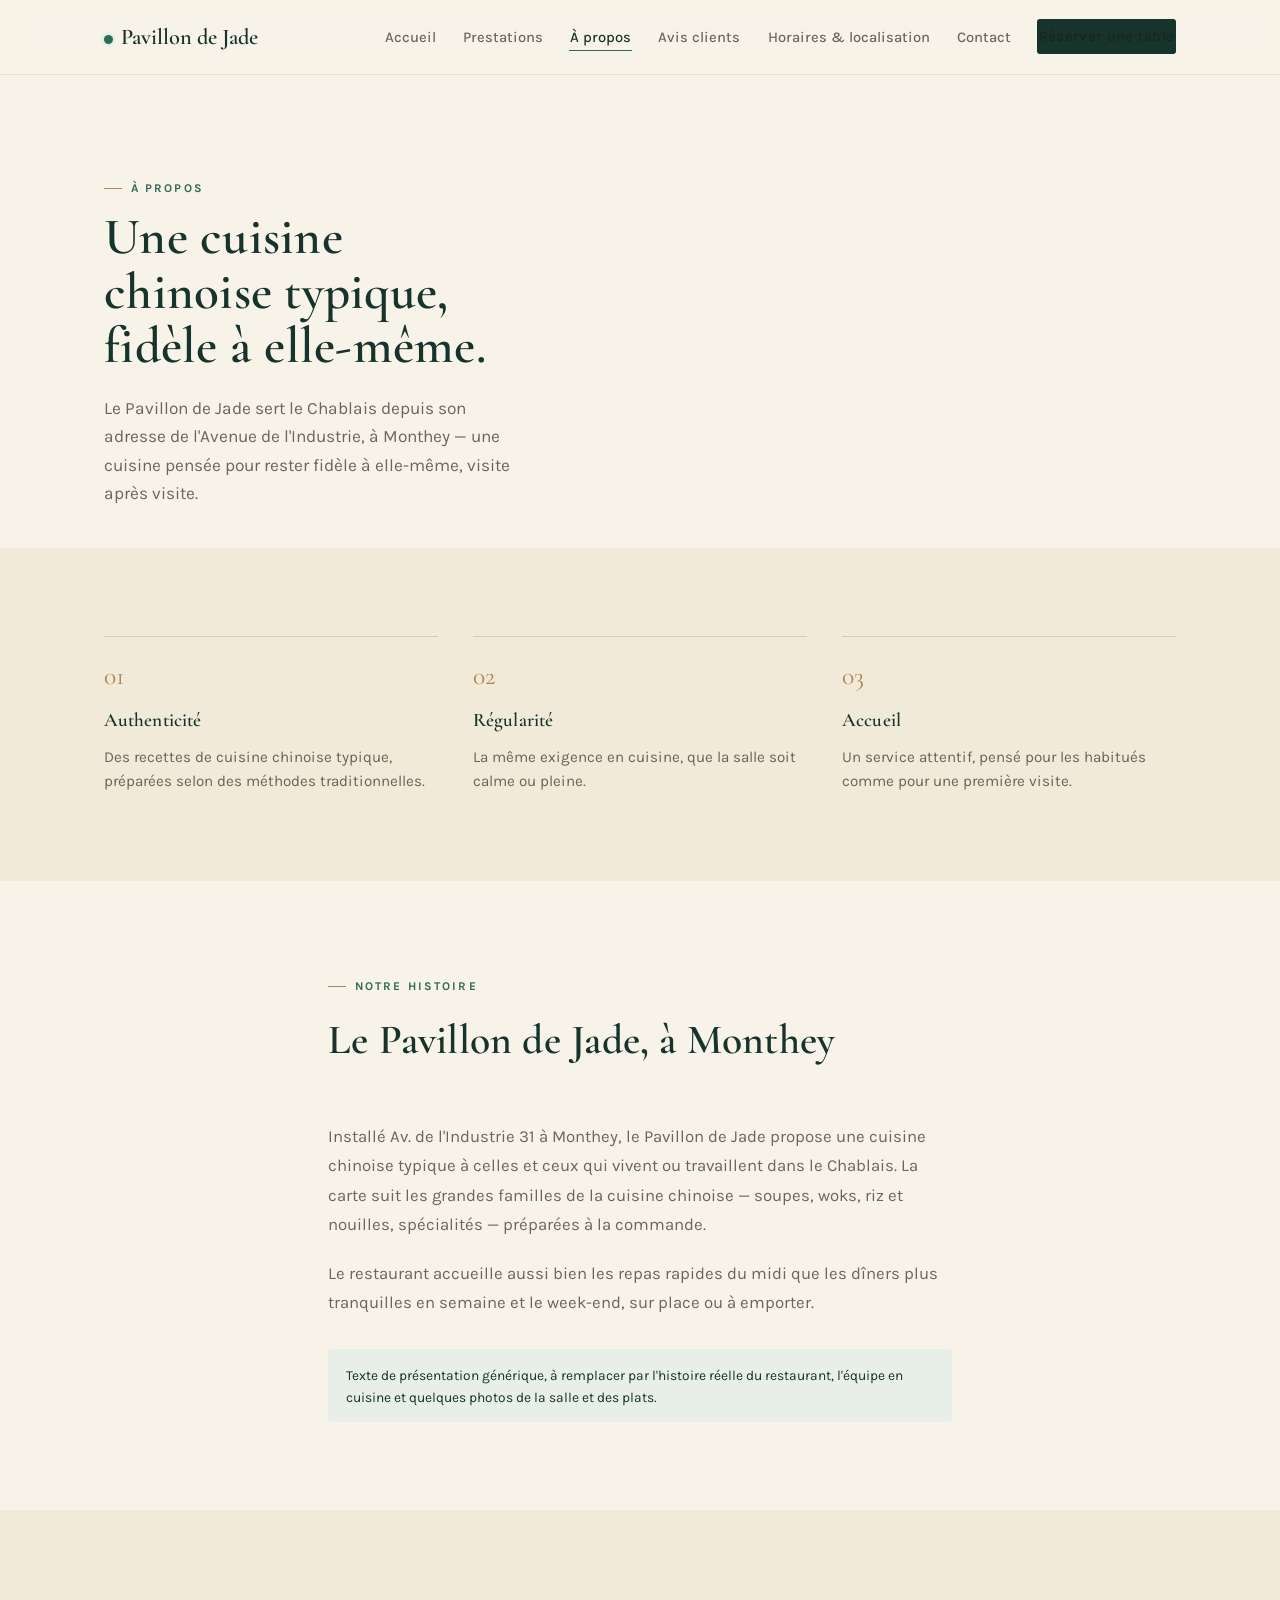
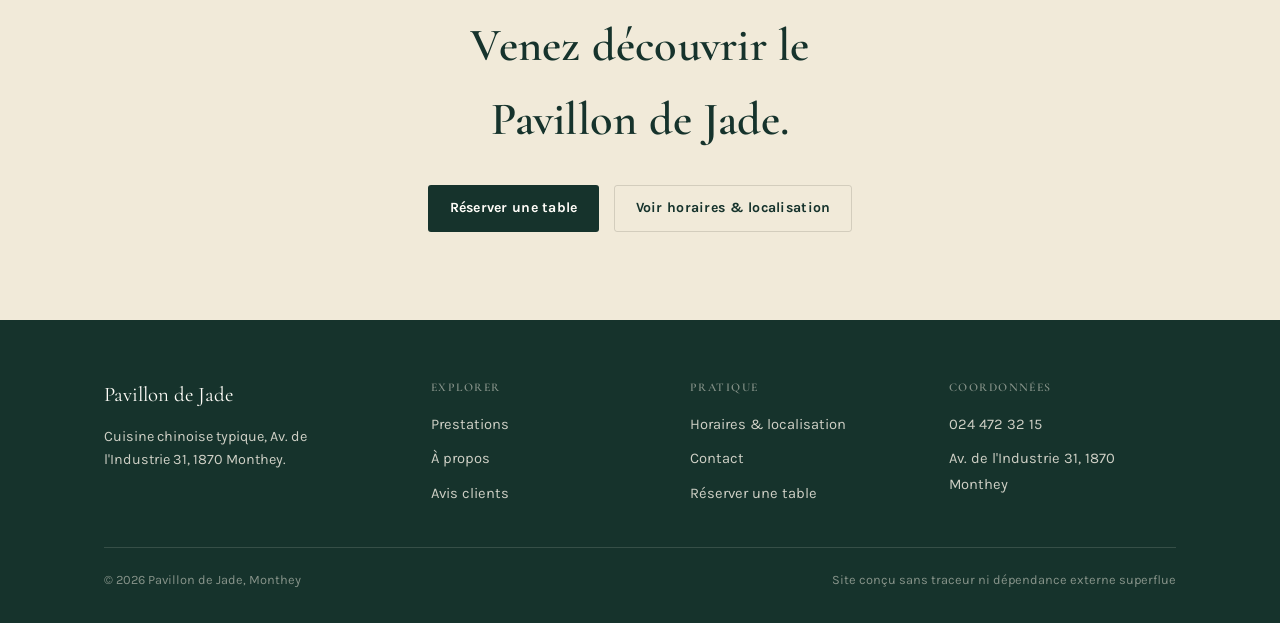
==== a-propos.html @ 82f0ec74 "Site vitrine du Pavillon de Jade (restaurant chinois, Monthey) 6 pages HTML/CSS/JS pures, sans frame" ====
<!DOCTYPE html>
<html lang="fr">
<head>
<meta charset="UTF-8">
<meta name="viewport" content="width=device-width, initial-scale=1">
<title>À propos — Pavillon de Jade, restaurant chinois à Monthey</title>
<meta name="description" content="Le Pavillon de Jade est un restaurant de cuisine chinoise typique situé Av. de l'Industrie 31 à Monthey, dans le Chablais valaisan.">
<link rel="preconnect" href="https://fonts.googleapis.com">
<link rel="stylesheet" href="assets/css/style.css">
</head>
<body>
<a class="skip-link" href="#main">Aller au contenu</a>

<header class="site-header">
  <div class="container nav">
    <a class="brand" href="index.html"><span class="mark" aria-hidden="true"></span>Pavillon de Jade</a>
    <button class="nav-toggle" type="button" aria-expanded="false" aria-controls="primary-nav" aria-label="Ouvrir le menu">
      <svg width="20" height="20" viewBox="0 0 20 20" fill="none" stroke="currentColor" stroke-width="1.6" stroke-linecap="round"><path d="M2 5h16M2 10h16M2 15h16"/></svg>
    </button>
    <ul class="nav-links" id="primary-nav">
      <li><a href="index.html">Accueil</a></li>
      <li><a href="prestations.html">Prestations</a></li>
      <li><a href="a-propos.html" aria-current="page">À propos</a></li>
      <li><a href="avis.html">Avis clients</a></li>
      <li><a href="horaires.html">Horaires &amp; localisation</a></li>
      <li><a href="contact.html">Contact</a></li>
      <li><a class="btn btn-primary" href="contact.html#reservation">Réserver une table</a></li>
    </ul>
  </div>
</header>

<main id="main">

  <section class="hero" style="padding-bottom:2.5rem;">
    <div class="container">
      <span class="eyebrow">À propos</span>
      <h1 style="font-size:clamp(2.2rem,4.6vw,3.2rem); margin-top:0.8rem; max-width:20ch;">Une cuisine chinoise typique, fidèle à elle-même.</h1>
      <p class="lede">Le Pavillon de Jade sert le Chablais depuis son adresse de l'Avenue de l'Industrie, à Monthey — une cuisine pensée pour rester fidèle à elle-même, visite après visite.</p>
    </div>
  </section>

  <section class="section-alt">
    <div class="container">
      <div class="grid-3">
        <div class="pillar reveal">
          <span class="num">01</span>
          <h3>Authenticité</h3>
          <p>Des recettes de cuisine chinoise typique, préparées selon des méthodes traditionnelles.</p>
        </div>
        <div class="pillar reveal">
          <span class="num">02</span>
          <h3>Régularité</h3>
          <p>La même exigence en cuisine, que la salle soit calme ou pleine.</p>
        </div>
        <div class="pillar reveal">
          <span class="num">03</span>
          <h3>Accueil</h3>
          <p>Un service attentif, pensé pour les habitués comme pour une première visite.</p>
        </div>
      </div>
    </div>
  </section>

  <section>
    <div class="container" style="max-width:44rem;">
      <div class="section-head">
        <span class="eyebrow">Notre histoire</span>
        <h2>Le Pavillon de Jade, à Monthey</h2>
      </div>
      <p style="font-size:1.05rem; line-height:1.75; color:var(--ink-dim);">
        Installé Av. de l'Industrie 31 à Monthey, le Pavillon de Jade propose une cuisine chinoise typique à celles et ceux qui vivent ou travaillent dans le Chablais. La carte suit les grandes familles de la cuisine chinoise — soupes, woks, riz et nouilles, spécialités — préparées à la commande.
      </p>
      <p style="font-size:1.05rem; line-height:1.75; color:var(--ink-dim); margin-top:1.2rem;">
        Le restaurant accueille aussi bien les repas rapides du midi que les dîners plus tranquilles en semaine et le week-end, sur place ou à emporter.
      </p>
      <p class="menu-note" style="margin-top:2rem;">
        Texte de présentation générique, à remplacer par l'histoire réelle du restaurant, l'équipe en cuisine et quelques photos de la salle et des plats.
      </p>
    </div>
  </section>

  <section class="cta-band section-alt">
    <div class="container">
      <h2>Venez découvrir le Pavillon de Jade.</h2>
      <div class="hero-actions">
        <a class="btn btn-primary" href="contact.html#reservation">Réserver une table</a>
        <a class="btn btn-ghost" href="horaires.html">Voir horaires &amp; localisation</a>
      </div>
    </div>
  </section>

</main>

<footer class="site-footer">
  <div class="container">
    <div class="footer-grid">
      <div>
        <div class="footer-brand">Pavillon de Jade</div>
        <p style="margin-top:0.9rem; max-width:24ch; font-size:0.9rem;">Cuisine chinoise typique, Av. de l'Industrie 31, 1870 Monthey.</p>
      </div>
      <div>
        <h4>Explorer</h4>
        <ul>
          <li><a href="prestations.html">Prestations</a></li>
          <li><a href="a-propos.html">À propos</a></li>
          <li><a href="avis.html">Avis clients</a></li>
        </ul>
      </div>
      <div>
        <h4>Pratique</h4>
        <ul>
          <li><a href="horaires.html">Horaires &amp; localisation</a></li>
          <li><a href="contact.html">Contact</a></li>
          <li><a href="contact.html#reservation">Réserver une table</a></li>
        </ul>
      </div>
      <div>
        <h4>Coordonnées</h4>
        <ul>
          <li><a href="tel:+41244723215">024 472 32 15</a></li>
          <li><a href="horaires.html">Av. de l'Industrie 31, 1870 Monthey</a></li>
        </ul>
      </div>
    </div>
    <div class="footer-bottom">
      <span>© 2026 Pavillon de Jade, Monthey</span>
      <span>Site conçu sans traceur ni dépendance externe superflue</span>
    </div>
  </div>
</footer>

<script src="assets/js/main.js"></script>
</body>
</html>
---- assets/css/style.css ----
/* ==========================================================================
   Pavillon de Jade — feuille de style principale
   Palette : jade profond, papier de riz, encre, touche d'or discrète.
   ========================================================================== */

@import url('https://fonts.googleapis.com/css2?family=Cormorant+Garamond:ital,wght@0,500;0,600;1,500&family=Karla:wght@400;500;600;700&display=swap');

:root{
  --jade-deep: #16332c;
  --jade: #2f6b57;
  --jade-soft: #e7efe8;
  --jade-line: #cddcd2;
  --rice: #f8f3e8;
  --rice-alt: #f1ead9;
  --ink: #201d18;
  --ink-dim: rgba(32,29,24,0.66);
  --ink-faint: rgba(32,29,24,0.44);
  --gold: #ab8552;
  --line: rgba(32,29,24,0.14);
  --line-soft: rgba(32,29,24,0.08);
  --white: #fffdf8;
  --focus: #1c5c46;
}

*, *::before, *::after{ box-sizing: border-box; }
html{ -webkit-text-size-adjust: 100%; }

body{
  margin: 0;
  background: var(--rice);
  color: var(--ink);
  font-family: 'Karla', ui-sans-serif, system-ui, sans-serif;
  font-size: 16px;
  line-height: 1.6;
  -webkit-font-smoothing: antialiased;
}

img, svg{ display: block; max-width: 100%; }
a{ color: inherit; }

h1, h2, h3, h4{
  font-family: 'Cormorant Garamond', ui-serif, Georgia, serif;
  font-weight: 600;
  margin: 0;
  color: var(--jade-deep);
  text-wrap: balance;
  letter-spacing: 0.005em;
}

p{ margin: 0; }

.container{
  max-width: 72rem;
  margin: 0 auto;
  padding-left: clamp(1.25rem, 4vw, 2.5rem);
  padding-right: clamp(1.25rem, 4vw, 2.5rem);
}

.visually-hidden{
  position: absolute;
  width: 1px; height: 1px;
  padding: 0; margin: -1px;
  overflow: hidden;
  clip: rect(0,0,0,0);
  white-space: nowrap;
  border: 0;
}

a:focus-visible, button:focus-visible, input:focus-visible, select:focus-visible, textarea:focus-visible{
  outline: 2px solid var(--focus);
  outline-offset: 3px;
}

.skip-link{
  position: absolute;
  left: 1rem; top: -3rem;
  background: var(--jade-deep);
  color: var(--white);
  padding: 0.6rem 1rem;
  border-radius: 4px;
  z-index: 100;
  text-decoration: none;
  transition: top 0.15s ease;
}
.skip-link:focus{ top: 1rem; }

/* -------------------------------------------------- eyebrow / labels */
.eyebrow{
  display: inline-flex;
  align-items: center;
  gap: 0.55rem;
  font-family: 'Karla', sans-serif;
  font-size: 0.74rem;
  font-weight: 700;
  letter-spacing: 0.18em;
  text-transform: uppercase;
  color: var(--jade);
}
.eyebrow::before{
  content: '';
  width: 18px; height: 1px;
  background: var(--gold);
}

/* -------------------------------------------------- header / nav */
.site-header{
  position: sticky;
  top: 0;
  z-index: 30;
  background: rgba(248,243,232,0.92);
  backdrop-filter: blur(10px);
  -webkit-backdrop-filter: blur(10px);
  border-bottom: 1px solid var(--line-soft);
}
.nav{
  display: flex;
  align-items: center;
  justify-content: space-between;
  height: 4.6rem;
  gap: 1rem;
}
.brand{
  display: flex;
  align-items: baseline;
  gap: 0.5rem;
  text-decoration: none;
  font-family: 'Cormorant Garamond', serif;
  font-weight: 600;
  font-size: 1.4rem;
  color: var(--jade-deep);
  white-space: nowrap;
}
.brand .mark{
  display: inline-block;
  width: 9px; height: 9px;
  border-radius: 50%;
  background: var(--jade);
  box-shadow: 0 0 0 3px var(--jade-soft);
}
.nav-links{
  display: flex;
  align-items: center;
  gap: clamp(1rem, 2vw, 1.7rem);
  list-style: none;
  margin: 0; padding: 0;
}
.nav-links a{
  position: relative;
  text-decoration: none;
  font-size: 0.92rem;
  font-weight: 500;
  color: var(--ink-dim);
  padding: 0.3rem 0.05rem;
}
.nav-links a::after{
  content: '';
  position: absolute;
  left: 0; right: 100%;
  bottom: 0;
  height: 1px;
  background: var(--jade);
  transition: right 0.25s ease;
}
.nav-links a:hover, .nav-links a[aria-current="page"]{ color: var(--jade-deep); }
.nav-links a:hover::after, .nav-links a[aria-current="page"]::after{ right: 0; }

.btn{
  display: inline-flex;
  align-items: center;
  justify-content: center;
  gap: 0.5rem;
  padding: 0.7rem 1.3rem;
  border-radius: 3px;
  font-family: 'Karla', sans-serif;
  font-weight: 700;
  font-size: 0.88rem;
  letter-spacing: 0.02em;
  text-decoration: none;
  border: 1px solid transparent;
  cursor: pointer;
  transition: background 0.18s ease, color 0.18s ease, border-color 0.18s ease, transform 0.12s ease;
}
.btn-primary{ background: var(--jade-deep); color: var(--white); }
.btn-primary:hover{ background: var(--jade); }
.btn-primary:active{ transform: scale(0.98); }
.btn-ghost{ background: transparent; color: var(--jade-deep); border-color: var(--line); }
.btn-ghost:hover{ border-color: var(--jade); color: var(--jade); }

.nav-toggle{
  display: none;
  background: none;
  border: 1px solid var(--line);
  border-radius: 4px;
  padding: 0.45rem 0.6rem;
  cursor: pointer;
}
.nav-toggle svg{ color: var(--jade-deep); }

@media (max-width: 860px){
  .nav-links{
    position: absolute;
    left: 0; right: 0; top: 100%;
    background: var(--rice);
    border-bottom: 1px solid var(--line-soft);
    flex-direction: column;
    align-items: stretch;
    gap: 0;
    padding: 0.5rem clamp(1.25rem,4vw,2.5rem) 1rem;
    display: none;
  }
  .nav-links.open{ display: flex; }
  .nav-links a{ padding: 0.85rem 0; border-bottom: 1px solid var(--line-soft); }
  .nav-links a::after{ display: none; }
  .nav-links .btn{ margin-top: 0.7rem; align-self: flex-start; }
  .nav-toggle{ display: inline-flex; }
}
@media (min-width: 861px){
  .nav-links{ display: flex !important; }
}

/* -------------------------------------------------- open-now badge */
.open-badge{
  display: inline-flex;
  align-items: center;
  gap: 0.5rem;
  font-size: 0.82rem;
  font-weight: 600;
  padding: 0.4rem 0.8rem;
  border-radius: 100px;
  background: var(--jade-soft);
  color: var(--jade-deep);
}
.open-badge .dot{
  width: 8px; height: 8px;
  border-radius: 50%;
  background: #2f8f5c;
}
.open-badge[data-state="closed"] .dot{ background: #a9583f; }
.open-badge[data-state="closed"]{ background: #f3e6e0; color: #7a3a26; }

/* -------------------------------------------------- ink divider */
.ink-divider{
  width: 100%;
  max-width: 220px;
  height: 14px;
  margin: 2.2rem auto;
  display: block;
  color: var(--gold);
}
.ink-divider path{
  fill: none;
  stroke: currentColor;
  stroke-width: 1.6;
  stroke-linecap: round;
  stroke-dasharray: 240;
  stroke-dashoffset: 240;
}
.ink-divider.drawn path{ stroke-dashoffset: 0; transition: stroke-dashoffset 1.1s ease; }
@media (prefers-reduced-motion: reduce){
  .ink-divider path{ stroke-dashoffset: 0; transition: none; }
}
.section-head.center .ink-divider{ margin-left: auto; margin-right: auto; }

/* -------------------------------------------------- hero */
.hero{
  position: relative;
  padding: clamp(3.5rem, 8vw, 6rem) 0 clamp(3rem, 6vw, 5rem);
  overflow: hidden;
}
.hero-grid{
  display: grid;
  grid-template-columns: 1.05fr 0.95fr;
  gap: clamp(2rem, 5vw, 4rem);
  align-items: center;
}
@media (max-width: 900px){ .hero-grid{ grid-template-columns: 1fr; } }
.hero h1{
  font-size: clamp(2.5rem, 5.4vw, 3.9rem);
  line-height: 1.06;
  margin-top: 0.8rem;
}
.hero h1 em{ font-style: italic; color: var(--jade); }
.hero .lede{
  margin-top: 1.3rem;
  max-width: 42ch;
  color: var(--ink-dim);
  font-size: 1.08rem;
  line-height: 1.65;
}
.hero-actions{
  display: flex;
  flex-wrap: wrap;
  gap: 0.9rem;
  margin-top: 1.8rem;
  align-items: center;
}
.hero-meta{
  margin-top: 1.6rem;
  display: flex;
  flex-wrap: wrap;
  gap: 1rem 1.6rem;
  font-size: 0.88rem;
  color: var(--ink-dim);
}
.hero-meta a{ text-decoration: none; border-bottom: 1px solid var(--line); }

.hero-art{
  position: relative;
  aspect-ratio: 4/5;
  border-radius: 6px;
  background: linear-gradient(175deg, var(--jade-deep), #0f2119);
  display: flex;
  align-items: center;
  justify-content: center;
  overflow: hidden;
}
.hero-art svg{ width: 62%; height: 62%; }
.hero-art::after{
  content: '';
  position: absolute; inset: 0;
  background: radial-gradient(ellipse at 30% 20%, rgba(171,133,82,0.22), transparent 60%);
}

/* -------------------------------------------------- reveal-on-scroll */
.reveal{ opacity: 1; transform: none; }
.reveal.pre{ opacity: 0; transform: translateY(18px); }
.reveal.visible{ opacity: 1; transform: none; transition: opacity 0.6s ease, transform 0.6s ease; }
@media (prefers-reduced-motion: reduce){
  .reveal.pre{ opacity: 1; transform: none; }
}

/* -------------------------------------------------- sections */
section{ padding: clamp(3.5rem, 7vw, 5.5rem) 0; }
.section-alt{ background: var(--rice-alt); }
.section-jade{ background: var(--jade-deep); color: var(--rice); }
.section-jade h2, .section-jade h3{ color: var(--white); }
.section-jade .eyebrow{ color: var(--gold); }
.section-jade .eyebrow::before{ background: var(--gold); }

.section-head{ max-width: 40rem; margin-bottom: clamp(2rem, 5vw, 3rem); }
.section-head.center{ margin-left: auto; margin-right: auto; text-align: center; }
.section-head h2{ font-size: clamp(1.9rem, 4vw, 2.6rem); margin-top: 0.7rem; }
.section-head p{ margin-top: 1rem; color: var(--ink-dim); font-size: 1.02rem; line-height: 1.6; }
.section-jade .section-head p{ color: rgba(248,243,232,0.78); }

/* -------------------------------------------------- pillars / grid cards */
.grid-3{ display: grid; grid-template-columns: repeat(auto-fit, minmax(15rem, 1fr)); gap: clamp(1.5rem, 4vw, 2.2rem); }
.pillar{ border-top: 1px solid var(--line); padding-top: 1.2rem; }
.pillar .num{ font-family: 'Cormorant Garamond', serif; font-size: 1.6rem; color: var(--gold); }
.pillar h3{ margin-top: 0.5rem; font-size: 1.2rem; }
.pillar p{ margin-top: 0.55rem; color: var(--ink-dim); font-size: 0.95rem; line-height: 1.6; }

/* -------------------------------------------------- service cards */
.services-grid{
  display: grid;
  grid-template-columns: repeat(auto-fit, minmax(16rem, 1fr));
  gap: 1px;
  background: var(--line);
  border: 1px solid var(--line);
}
.service-card{
  background: var(--rice);
  padding: 2rem 1.9rem;
}
.service-card .tag{
  font-family: 'Karla', sans-serif;
  font-size: 0.72rem;
  font-weight: 700;
  letter-spacing: 0.12em;
  text-transform: uppercase;
  color: var(--jade);
}
.service-card h3{ margin-top: 0.6rem; font-size: 1.35rem; }
.service-card p{ margin-top: 0.6rem; color: var(--ink-dim); font-size: 0.94rem; line-height: 1.6; }
.service-card .note{
  margin-top: 0.9rem;
  font-size: 0.8rem;
  color: var(--ink-faint);
  font-style: italic;
}

/* -------------------------------------------------- menu sample */
.menu-list{ list-style: none; margin: 0; padding: 0; }
.menu-list li{
  display: flex;
  justify-content: space-between;
  gap: 1rem;
  padding: 0.85rem 0;
  border-bottom: 1px solid var(--line-soft);
}
.menu-list .name{ font-weight: 600; }
.menu-list .desc{ display: block; color: var(--ink-dim); font-size: 0.86rem; margin-top: 0.15rem; }
.menu-list .price{
  font-family: 'Karla', sans-serif;
  font-variant-numeric: tabular-nums;
  color: var(--jade-deep);
  font-weight: 700;
  white-space: nowrap;
}
.menu-note{
  margin-top: 1.3rem;
  padding: 0.9rem 1.1rem;
  background: var(--jade-soft);
  border-radius: 4px;
  font-size: 0.86rem;
  color: var(--jade-deep);
}

/* -------------------------------------------------- reviews */
.reviews-grid{ display: grid; grid-template-columns: repeat(auto-fit, minmax(17rem, 1fr)); gap: 1.6rem; }
.review-card{
  background: var(--white);
  border: 1px solid var(--line);
  border-radius: 4px;
  padding: 1.8rem 1.7rem;
}
.review-card .stars{ color: var(--gold); letter-spacing: 0.12em; font-size: 0.95rem; }
.review-card blockquote{ margin: 0.9rem 0 0; font-size: 1rem; line-height: 1.6; color: var(--ink); }
.review-card cite{ display: block; margin-top: 0.9rem; font-style: normal; font-size: 0.84rem; color: var(--ink-faint); }
.review-example-flag{
  margin-top: 2rem;
  font-size: 0.82rem;
  color: var(--ink-faint);
  border-left: 2px solid var(--gold);
  padding-left: 0.9rem;
}

/* -------------------------------------------------- hours table */
.hours-table{ width: 100%; border-collapse: collapse; }
.hours-table th{ text-align: left; padding: 0 0 0.7rem; font-size: 0.78rem; letter-spacing: 0.1em; text-transform: uppercase; color: var(--ink-faint); font-weight: 700; }
.hours-table td{ padding: 0.7rem 0; border-top: 1px solid var(--line-soft); font-size: 0.98rem; }
.hours-table tr.is-today td{ font-weight: 700; color: var(--jade-deep); }
.hours-table td.closed{ color: var(--ink-faint); font-style: italic; }
.hours-table td.day{ text-transform: capitalize; }

.map-frame{
  border: 1px solid var(--line);
  border-radius: 4px;
  overflow: hidden;
  aspect-ratio: 16/10;
}
.map-frame iframe{ width: 100%; height: 100%; border: 0; display: block; }

/* -------------------------------------------------- contact / form */
.contact-grid{ display: grid; grid-template-columns: 1fr 1.15fr; gap: clamp(2rem, 5vw, 3.5rem); align-items: start; }
@media (max-width: 900px){ .contact-grid{ grid-template-columns: 1fr; } }
.contact-info dl{ margin: 1.4rem 0 0; }
.contact-info dt{ font-size: 0.76rem; letter-spacing: 0.12em; text-transform: uppercase; color: var(--ink-faint); margin-top: 1.1rem; }
.contact-info dd{ margin: 0.3rem 0 0; font-size: 1.05rem; }
.contact-info a{ text-decoration: none; border-bottom: 1px solid var(--line); }

.form-card{
  background: var(--white);
  border: 1px solid var(--line);
  border-radius: 6px;
  padding: clamp(1.6rem, 4vw, 2.4rem);
}
.form-row{ display: grid; grid-template-columns: 1fr 1fr; gap: 1rem; }
@media (max-width: 560px){ .form-row{ grid-template-columns: 1fr; } }
.field{ margin-bottom: 1.1rem; }
.field label{ display: block; font-size: 0.84rem; font-weight: 700; margin-bottom: 0.4rem; color: var(--jade-deep); }
.field .hint{ display: block; font-size: 0.76rem; color: var(--ink-faint); margin-top: 0.35rem; }
.field input, .field select, .field textarea{
  width: 100%;
  padding: 0.68rem 0.8rem;
  border: 1px solid var(--line);
  border-radius: 4px;
  background: var(--rice);
  font-family: inherit;
  font-size: 0.98rem;
  color: var(--ink);
}
.field input:focus, .field select:focus, .field textarea:focus{ border-color: var(--jade); }
.field textarea{ resize: vertical; min-height: 5.5rem; }
.field.invalid input, .field.invalid select, .field.invalid textarea{ border-color: #a9583f; }
.field .error{ display: none; font-size: 0.78rem; color: #a9583f; margin-top: 0.35rem; }
.field.invalid .error{ display: block; }
.form-status{
  margin-top: 1rem;
  padding: 0.85rem 1rem;
  border-radius: 4px;
  font-size: 0.9rem;
  display: none;
}
.form-status.show{ display: block; }
.form-status.ok{ background: var(--jade-soft); color: var(--jade-deep); }
.form-status.err{ background: #f3e6e0; color: #7a3a26; }
.form-fallback-note{ margin-top: 1rem; font-size: 0.78rem; color: var(--ink-faint); }

/* -------------------------------------------------- cta band */
.cta-band{ text-align: center; }
.cta-band h2{ font-size: clamp(2rem, 5vw, 2.9rem); max-width: 22ch; margin: 0.6rem auto 0; }
.cta-band .hero-actions{ justify-content: center; }

/* -------------------------------------------------- footer */
.site-footer{ background: var(--jade-deep); color: rgba(248,243,232,0.82); padding: clamp(2.6rem, 5vw, 3.6rem) 0 2rem; }
.footer-grid{ display: grid; grid-template-columns: 1.3fr repeat(3, 1fr); gap: 2rem; }
@media (max-width: 780px){ .footer-grid{ grid-template-columns: repeat(2, 1fr); } }
.footer-grid h4{ font-size: 0.74rem; letter-spacing: 0.12em; text-transform: uppercase; color: rgba(248,243,232,0.5); margin: 0 0 0.9rem; }
.footer-grid ul{ list-style: none; margin: 0; padding: 0; display: flex; flex-direction: column; gap: 0.55rem; }
.footer-grid a{ text-decoration: none; color: rgba(248,243,232,0.82); font-size: 0.92rem; }
.footer-grid a:hover{ color: var(--gold); }
.footer-brand{ font-family: 'Cormorant Garamond', serif; font-size: 1.3rem; color: var(--white); }
.footer-bottom{
  margin-top: 2.6rem;
  padding-top: 1.4rem;
  border-top: 1px solid rgba(248,243,232,0.14);
  display: flex; justify-content: space-between; flex-wrap: wrap; gap: 0.8rem;
  font-size: 0.8rem; color: rgba(248,243,232,0.5);
}
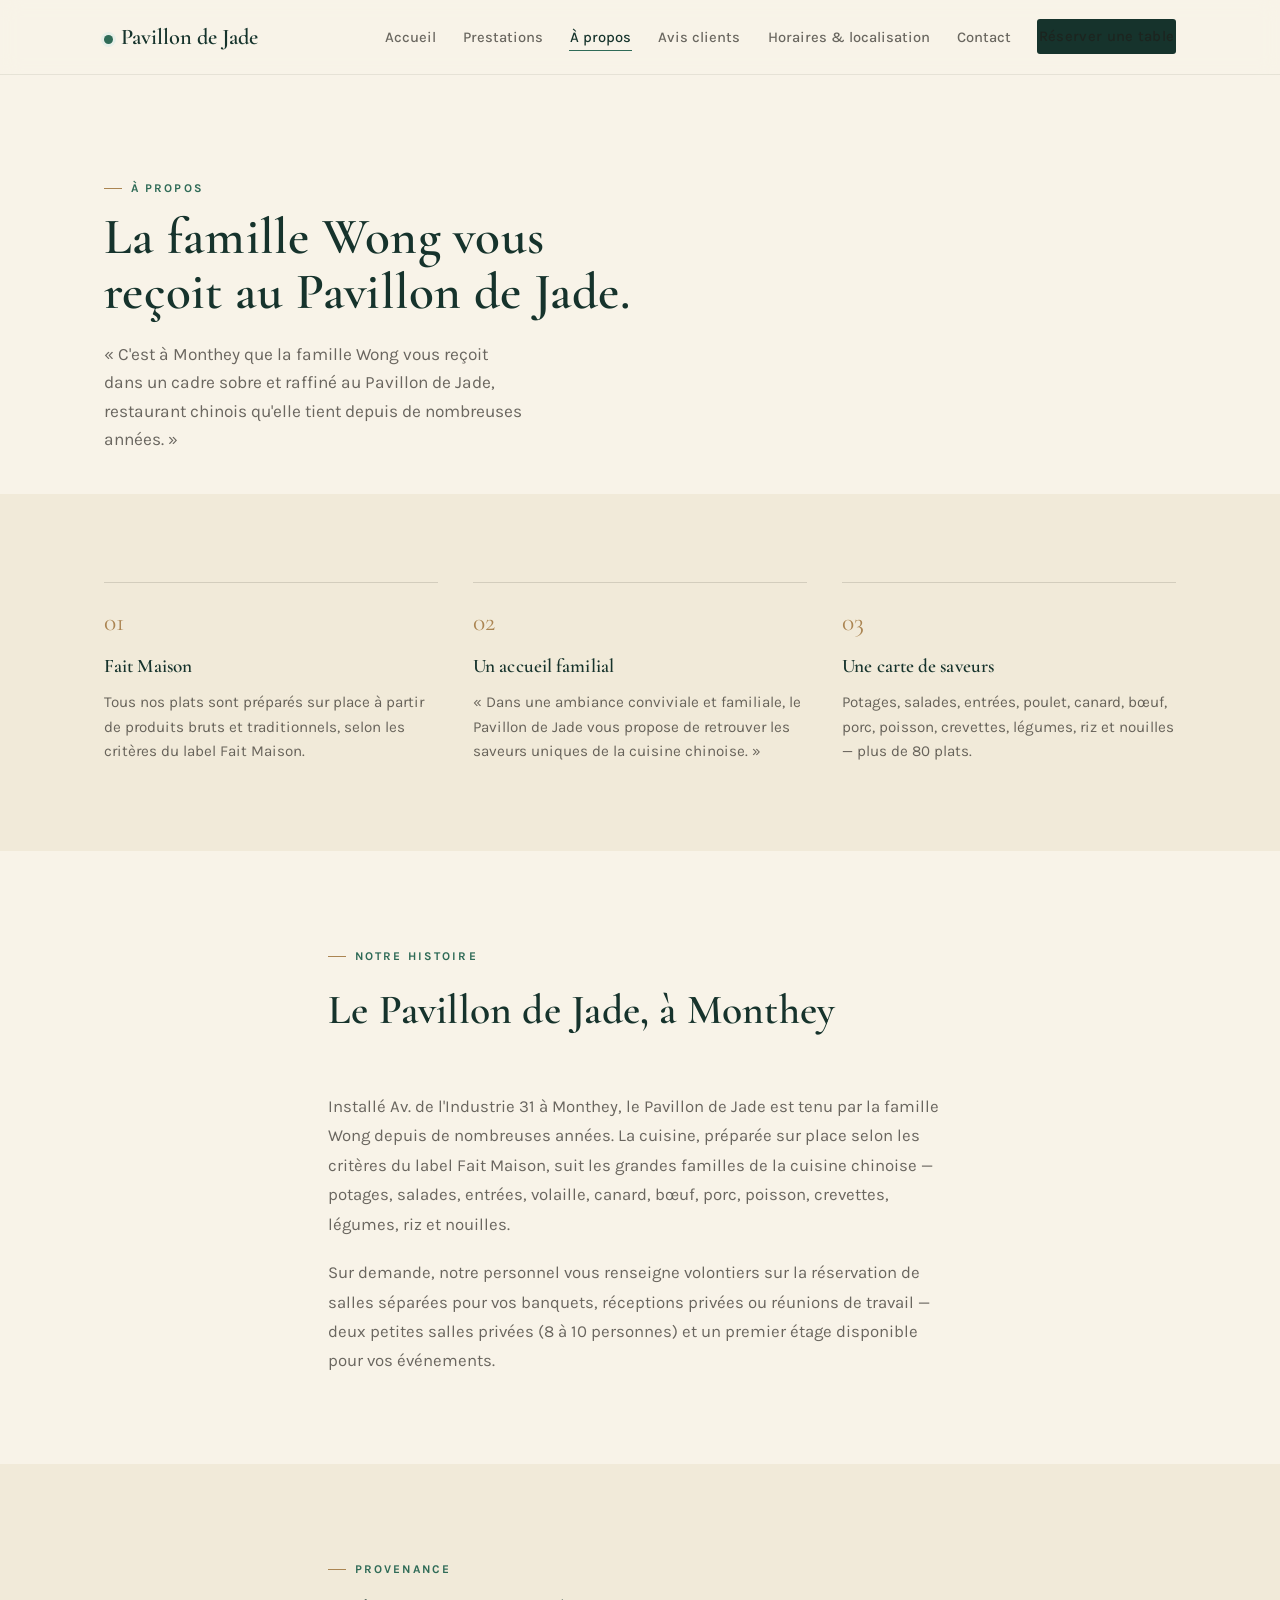
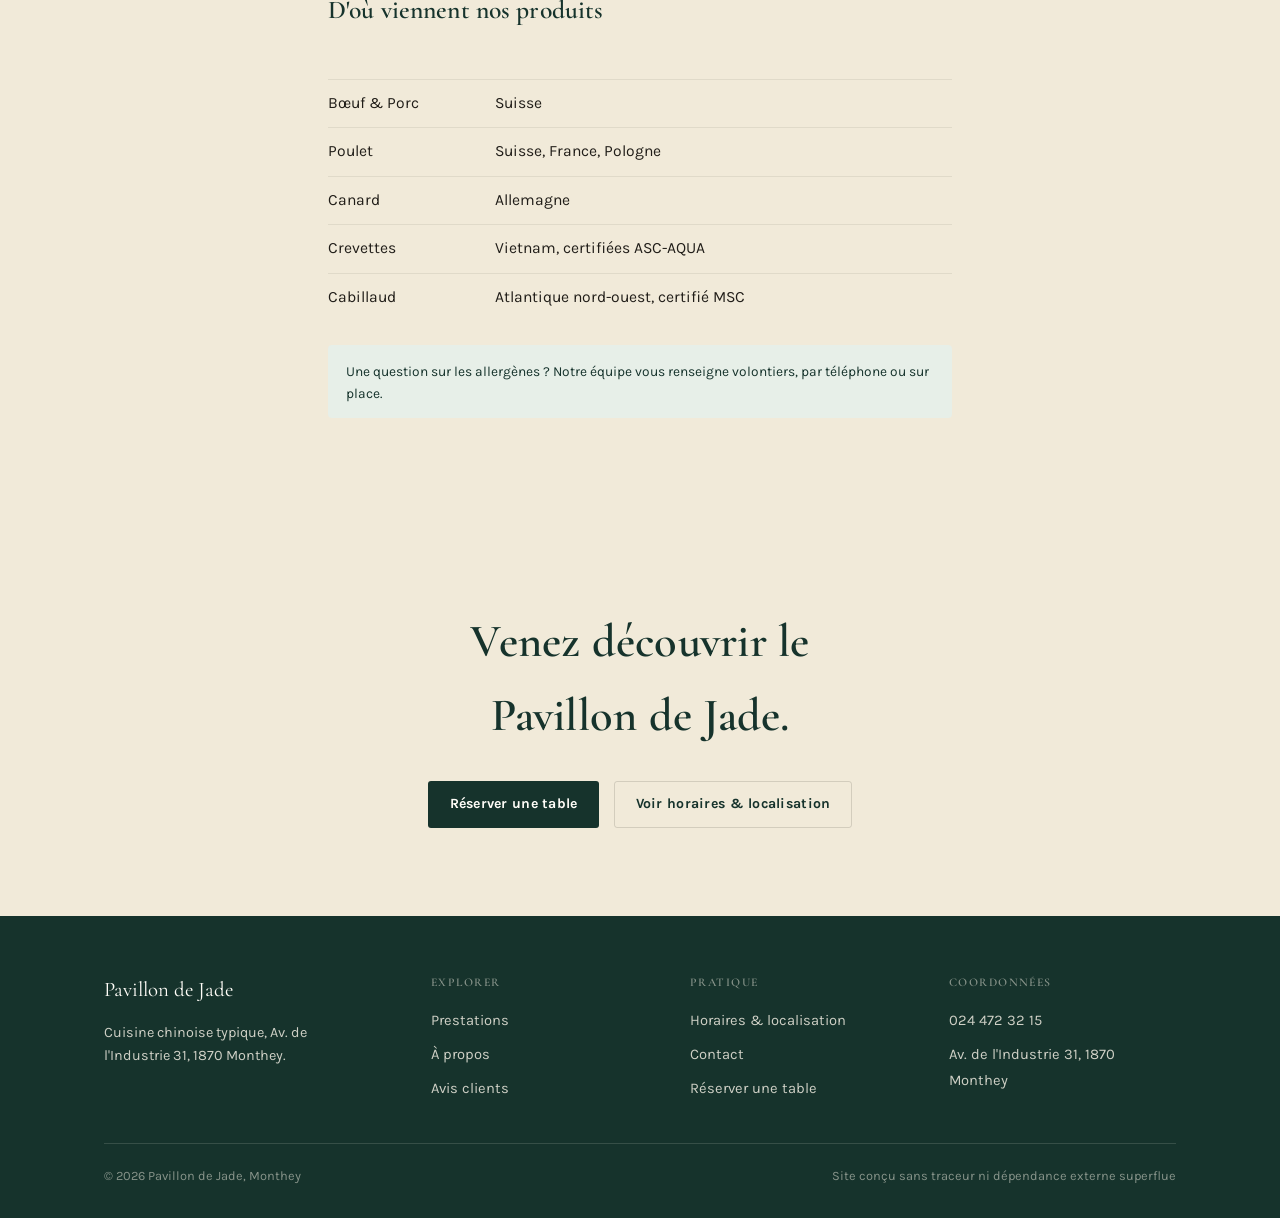
==== commit b72fc5ae: "Remplace le contenu placeholder par les vraies informations du restaurant Contenu repris du site off" ====
--- a/a-propos.html
+++ b/a-propos.html
@@ -4,7 +4,7 @@
 <meta charset="UTF-8">
 <meta name="viewport" content="width=device-width, initial-scale=1">
 <title>À propos — Pavillon de Jade, restaurant chinois à Monthey</title>
-<meta name="description" content="Le Pavillon de Jade est un restaurant de cuisine chinoise typique situé Av. de l'Industrie 31 à Monthey, dans le Chablais valaisan.">
+<meta name="description" content="Le Pavillon de Jade, restaurant chinois tenu par la famille Wong à Monthey, certifié Fait Maison. Découvrez son histoire et ses salles privées.">
 <link rel="preconnect" href="https://fonts.googleapis.com">
 <link rel="stylesheet" href="assets/css/style.css">
 </head>
@@ -24,7 +24,7 @@
       <li><a href="avis.html">Avis clients</a></li>
       <li><a href="horaires.html">Horaires &amp; localisation</a></li>
       <li><a href="contact.html">Contact</a></li>
-      <li><a class="btn btn-primary" href="contact.html#reservation">Réserver une table</a></li>
+      <li><a class="btn btn-primary" href="https://restaurant-pavillon-de-jade.resos.com/booking" target="_blank" rel="noopener">Réserver une table</a></li>
     </ul>
   </div>
 </header>
@@ -34,8 +34,8 @@
   <section class="hero" style="padding-bottom:2.5rem;">
     <div class="container">
       <span class="eyebrow">À propos</span>
-      <h1 style="font-size:clamp(2.2rem,4.6vw,3.2rem); margin-top:0.8rem; max-width:20ch;">Une cuisine chinoise typique, fidèle à elle-même.</h1>
-      <p class="lede">Le Pavillon de Jade sert le Chablais depuis son adresse de l'Avenue de l'Industrie, à Monthey — une cuisine pensée pour rester fidèle à elle-même, visite après visite.</p>
+      <h1 style="font-size:clamp(2.2rem,4.6vw,3.2rem); margin-top:0.8rem; max-width:22ch;">La famille Wong vous reçoit au Pavillon de Jade.</h1>
+      <p class="lede">« C'est à Monthey que la famille Wong vous reçoit dans un cadre sobre et raffiné au Pavillon de Jade, restaurant chinois qu'elle tient depuis de nombreuses années. »</p>
     </div>
   </section>
 
@@ -44,18 +44,18 @@
       <div class="grid-3">
         <div class="pillar reveal">
           <span class="num">01</span>
-          <h3>Authenticité</h3>
-          <p>Des recettes de cuisine chinoise typique, préparées selon des méthodes traditionnelles.</p>
+          <h3>Fait Maison</h3>
+          <p>Tous nos plats sont préparés sur place à partir de produits bruts et traditionnels, selon les critères du label Fait Maison.</p>
         </div>
         <div class="pillar reveal">
           <span class="num">02</span>
-          <h3>Régularité</h3>
-          <p>La même exigence en cuisine, que la salle soit calme ou pleine.</p>
+          <h3>Un accueil familial</h3>
+          <p>« Dans une ambiance conviviale et familiale, le Pavillon de Jade vous propose de retrouver les saveurs uniques de la cuisine chinoise. »</p>
         </div>
         <div class="pillar reveal">
           <span class="num">03</span>
-          <h3>Accueil</h3>
-          <p>Un service attentif, pensé pour les habitués comme pour une première visite.</p>
+          <h3>Une carte de saveurs</h3>
+          <p>Potages, salades, entrées, poulet, canard, bœuf, porc, poisson, crevettes, légumes, riz et nouilles — plus de 80 plats.</p>
         </div>
       </div>
     </div>
@@ -68,14 +68,30 @@
         <h2>Le Pavillon de Jade, à Monthey</h2>
       </div>
       <p style="font-size:1.05rem; line-height:1.75; color:var(--ink-dim);">
-        Installé Av. de l'Industrie 31 à Monthey, le Pavillon de Jade propose une cuisine chinoise typique à celles et ceux qui vivent ou travaillent dans le Chablais. La carte suit les grandes familles de la cuisine chinoise — soupes, woks, riz et nouilles, spécialités — préparées à la commande.
+        Installé Av. de l'Industrie 31 à Monthey, le Pavillon de Jade est tenu par la famille Wong depuis de nombreuses années. La cuisine, préparée sur place selon les critères du label Fait Maison, suit les grandes familles de la cuisine chinoise — potages, salades, entrées, volaille, canard, bœuf, porc, poisson, crevettes, légumes, riz et nouilles.
       </p>
       <p style="font-size:1.05rem; line-height:1.75; color:var(--ink-dim); margin-top:1.2rem;">
-        Le restaurant accueille aussi bien les repas rapides du midi que les dîners plus tranquilles en semaine et le week-end, sur place ou à emporter.
+        Sur demande, notre personnel vous renseigne volontiers sur la réservation de salles séparées pour vos banquets, réceptions privées ou réunions de travail — deux petites salles privées (8 à 10 personnes) et un premier étage disponible pour vos événements.
       </p>
-      <p class="menu-note" style="margin-top:2rem;">
-        Texte de présentation générique, à remplacer par l'histoire réelle du restaurant, l'équipe en cuisine et quelques photos de la salle et des plats.
-      </p>
+    </div>
+  </section>
+
+  <section class="section-alt">
+    <div class="container" style="max-width:44rem;">
+      <div class="section-head">
+        <span class="eyebrow">Provenance</span>
+        <h2 style="font-size:1.6rem;">D'où viennent nos produits</h2>
+      </div>
+      <table class="hours-table">
+        <tbody>
+          <tr><td class="day">Bœuf &amp; porc</td><td>Suisse</td></tr>
+          <tr><td class="day">Poulet</td><td>Suisse, France, Pologne</td></tr>
+          <tr><td class="day">Canard</td><td>Allemagne</td></tr>
+          <tr><td class="day">Crevettes</td><td>Vietnam, certifiées ASC-AQUA</td></tr>
+          <tr><td class="day">Cabillaud</td><td>Atlantique nord-ouest, certifié MSC</td></tr>
+        </tbody>
+      </table>
+      <p class="menu-note" style="margin-top:1.5rem;">Une question sur les allergènes ? Notre équipe vous renseigne volontiers, par téléphone ou sur place.</p>
     </div>
   </section>
 
@@ -83,7 +99,7 @@
     <div class="container">
       <h2>Venez découvrir le Pavillon de Jade.</h2>
       <div class="hero-actions">
-        <a class="btn btn-primary" href="contact.html#reservation">Réserver une table</a>
+        <a class="btn btn-primary" href="https://restaurant-pavillon-de-jade.resos.com/booking" target="_blank" rel="noopener">Réserver une table</a>
         <a class="btn btn-ghost" href="horaires.html">Voir horaires &amp; localisation</a>
       </div>
     </div>
@@ -111,7 +127,7 @@
         <ul>
           <li><a href="horaires.html">Horaires &amp; localisation</a></li>
           <li><a href="contact.html">Contact</a></li>
-          <li><a href="contact.html#reservation">Réserver une table</a></li>
+          <li><a href="https://restaurant-pavillon-de-jade.resos.com/booking" target="_blank" rel="noopener">Réserver une table</a></li>
         </ul>
       </div>
       <div>
--- a/assets/css/style.css
+++ b/assets/css/style.css
@@ -353,7 +353,7 @@
 /* -------------------------------------------------- service cards */
 .services-grid{
   display: grid;
-  grid-template-columns: repeat(auto-fit, minmax(16rem, 1fr));
+  grid-template-columns: repeat(auto-fit, minmax(21rem, 1fr));
   gap: 1px;
   background: var(--line);
   border: 1px solid var(--line);
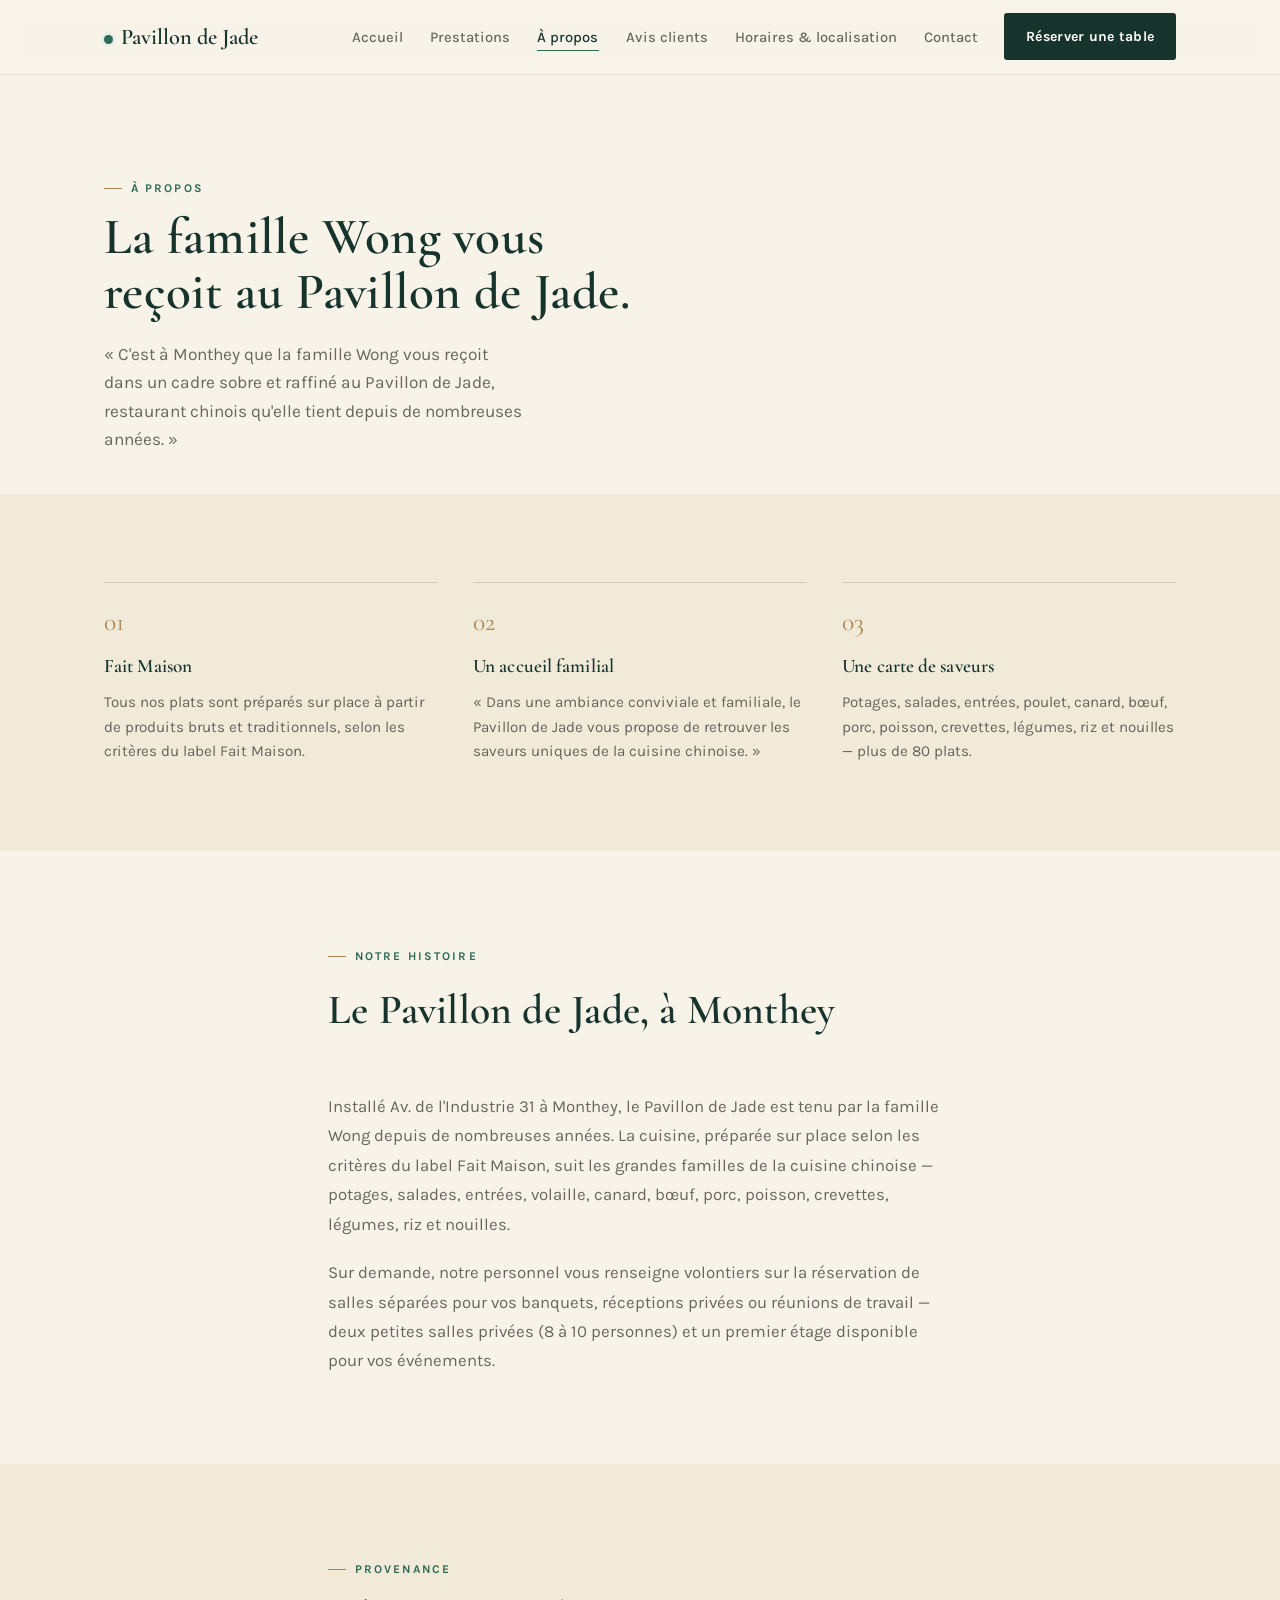
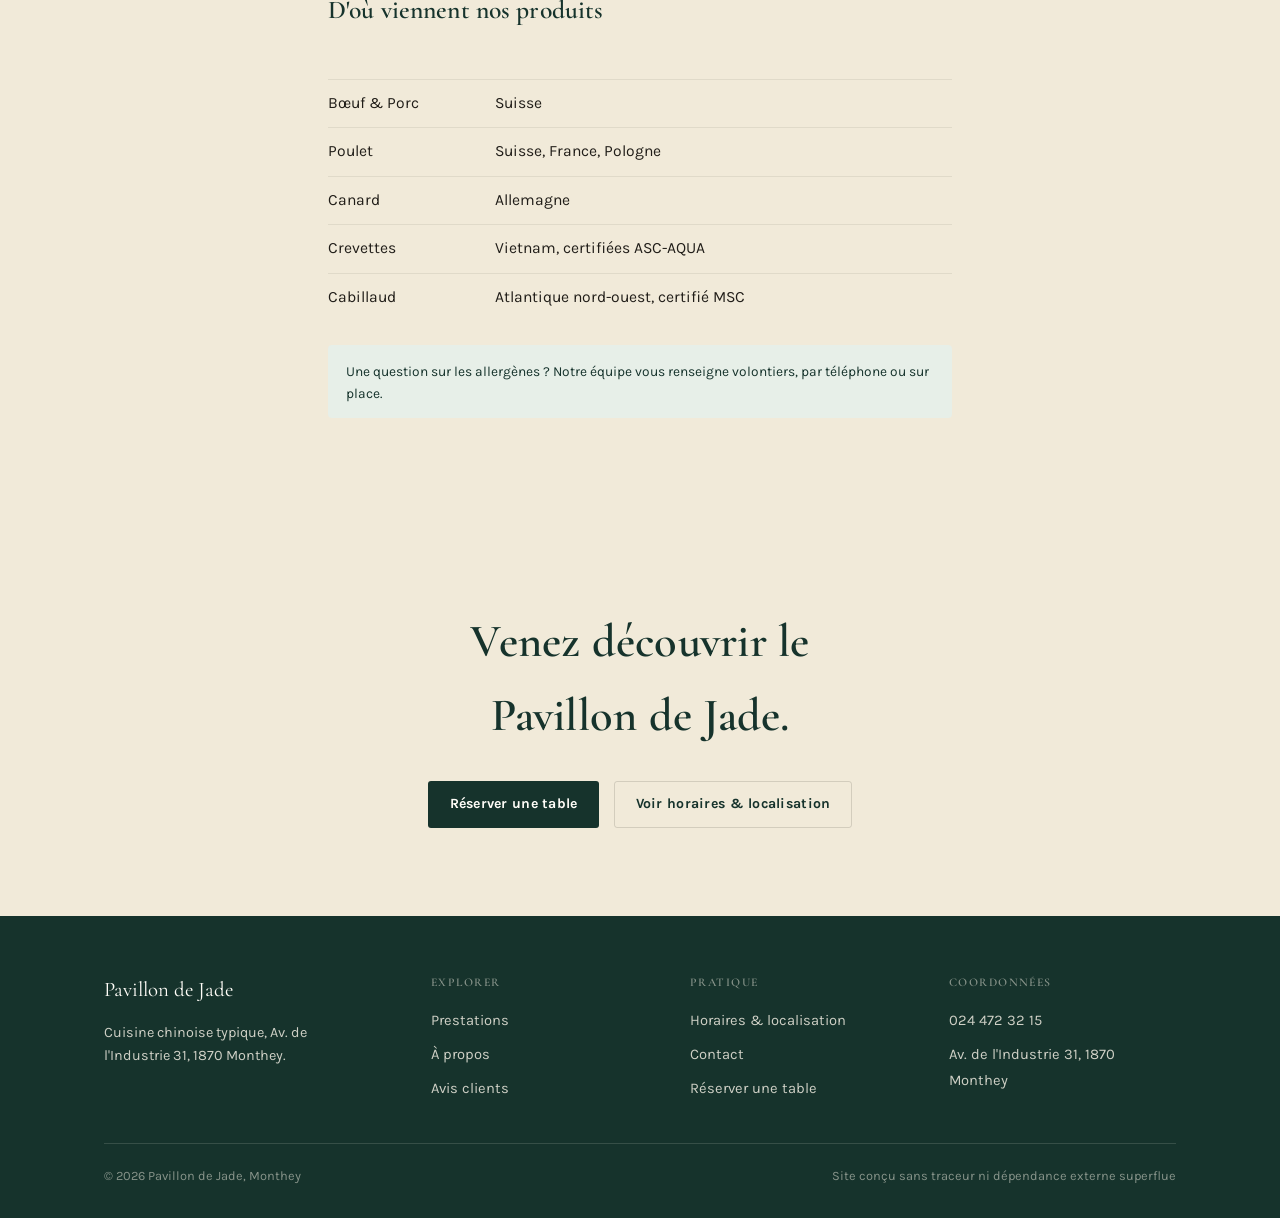
==== commit ed8f0e31: "Corrige le chargement des polices qui pouvait casser tout le style La police Google était chargée vi" ====
--- a/a-propos.html
+++ b/a-propos.html
@@ -6,7 +6,9 @@
 <title>À propos — Pavillon de Jade, restaurant chinois à Monthey</title>
 <meta name="description" content="Le Pavillon de Jade, restaurant chinois tenu par la famille Wong à Monthey, certifié Fait Maison. Découvrez son histoire et ses salles privées.">
 <link rel="preconnect" href="https://fonts.googleapis.com">
+<link rel="preconnect" href="https://fonts.gstatic.com" crossorigin>
 <link rel="stylesheet" href="assets/css/style.css">
+<link rel="stylesheet" href="https://fonts.googleapis.com/css2?family=Cormorant+Garamond:ital,wght@0,500;0,600;1,500&family=Karla:wght@400;500;600;700&display=swap">
 </head>
 <body>
 <a class="skip-link" href="#main">Aller au contenu</a>
--- a/assets/css/style.css
+++ b/assets/css/style.css
@@ -2,8 +2,6 @@
    Pavillon de Jade — feuille de style principale
    Palette : jade profond, papier de riz, encre, touche d'or discrète.
    ========================================================================== */
-
-@import url('https://fonts.googleapis.com/css2?family=Cormorant+Garamond:ital,wght@0,500;0,600;1,500&family=Karla:wght@400;500;600;700&display=swap');
 
 :root{
   --jade-deep: #16332c;
@@ -144,7 +142,7 @@
   list-style: none;
   margin: 0; padding: 0;
 }
-.nav-links a{
+.nav-links a:not(.btn){
   position: relative;
   text-decoration: none;
   font-size: 0.92rem;
@@ -152,7 +150,7 @@
   color: var(--ink-dim);
   padding: 0.3rem 0.05rem;
 }
-.nav-links a::after{
+.nav-links a:not(.btn)::after{
   content: '';
   position: absolute;
   left: 0; right: 100%;
@@ -161,8 +159,8 @@
   background: var(--jade);
   transition: right 0.25s ease;
 }
-.nav-links a:hover, .nav-links a[aria-current="page"]{ color: var(--jade-deep); }
-.nav-links a:hover::after, .nav-links a[aria-current="page"]::after{ right: 0; }
+.nav-links a:not(.btn):hover, .nav-links a:not(.btn)[aria-current="page"]{ color: var(--jade-deep); }
+.nav-links a:not(.btn):hover::after, .nav-links a:not(.btn)[aria-current="page"]::after{ right: 0; }
 
 .btn{
   display: inline-flex;
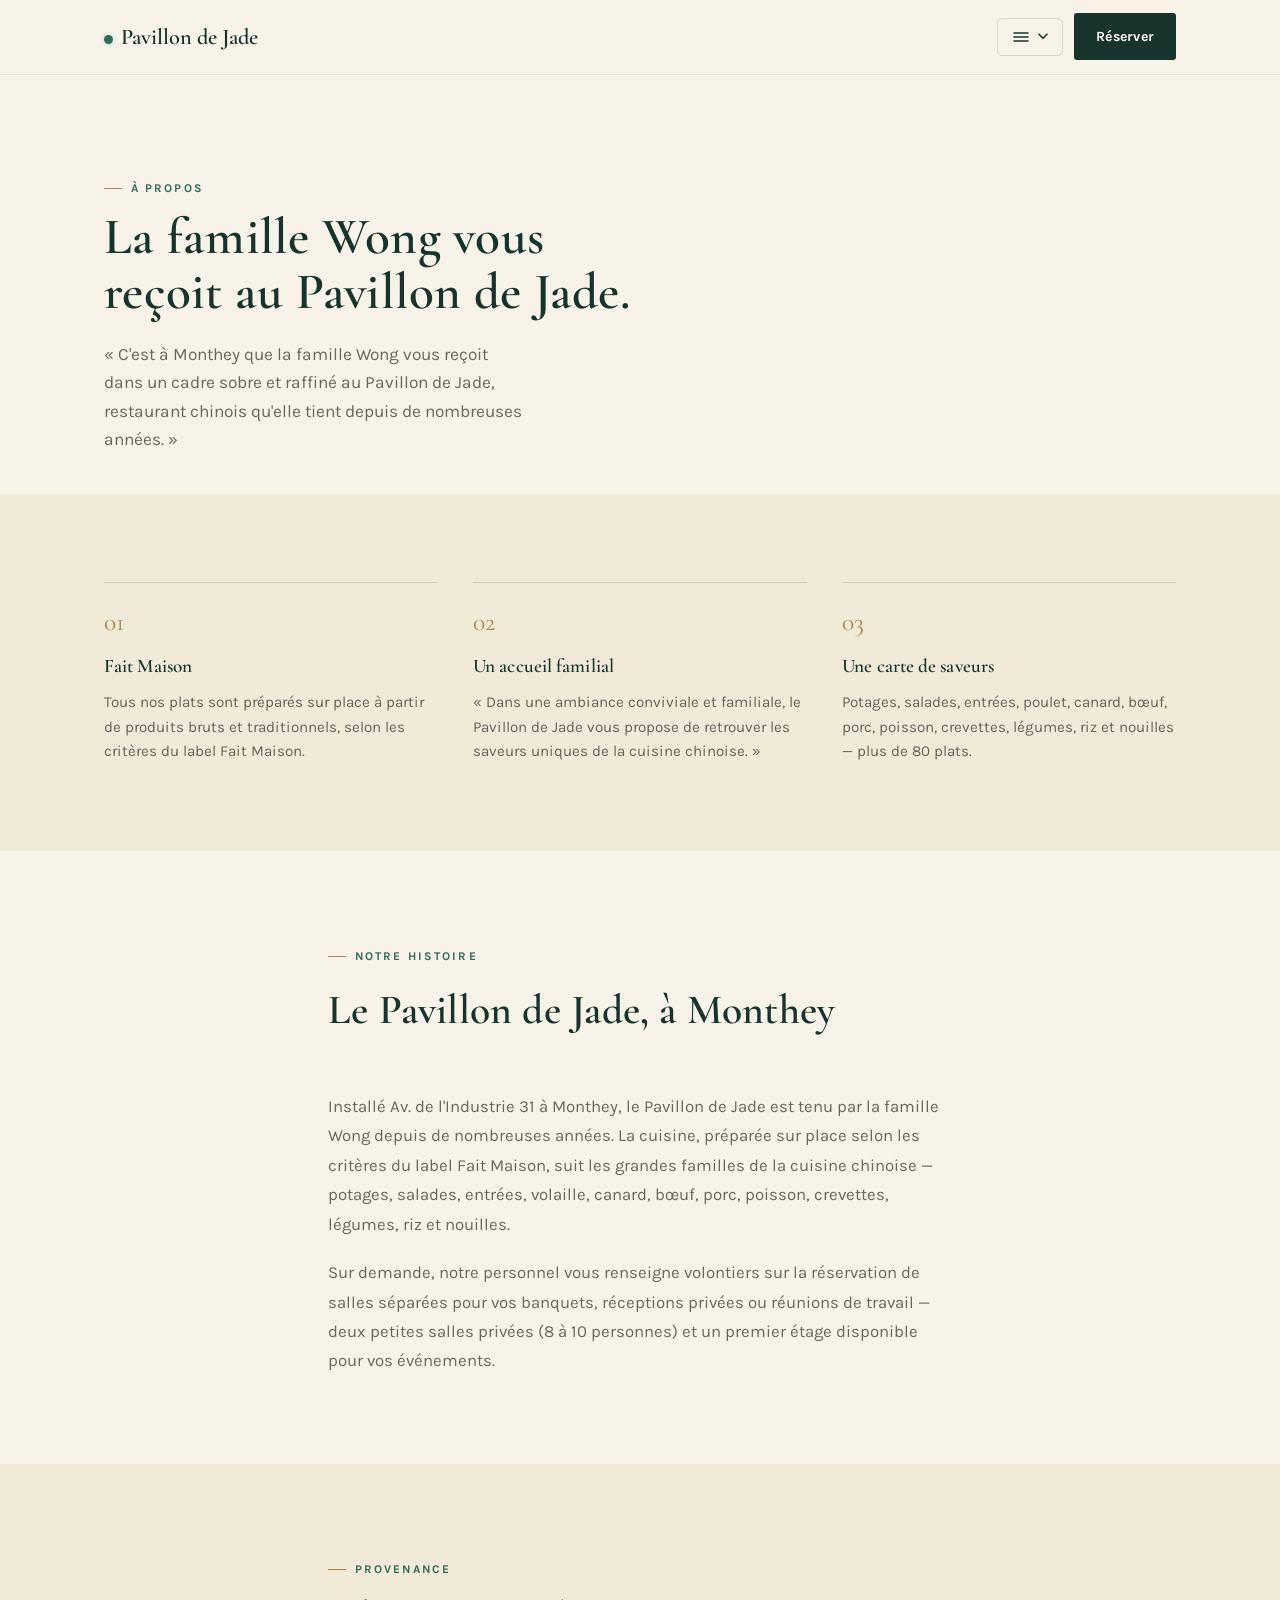
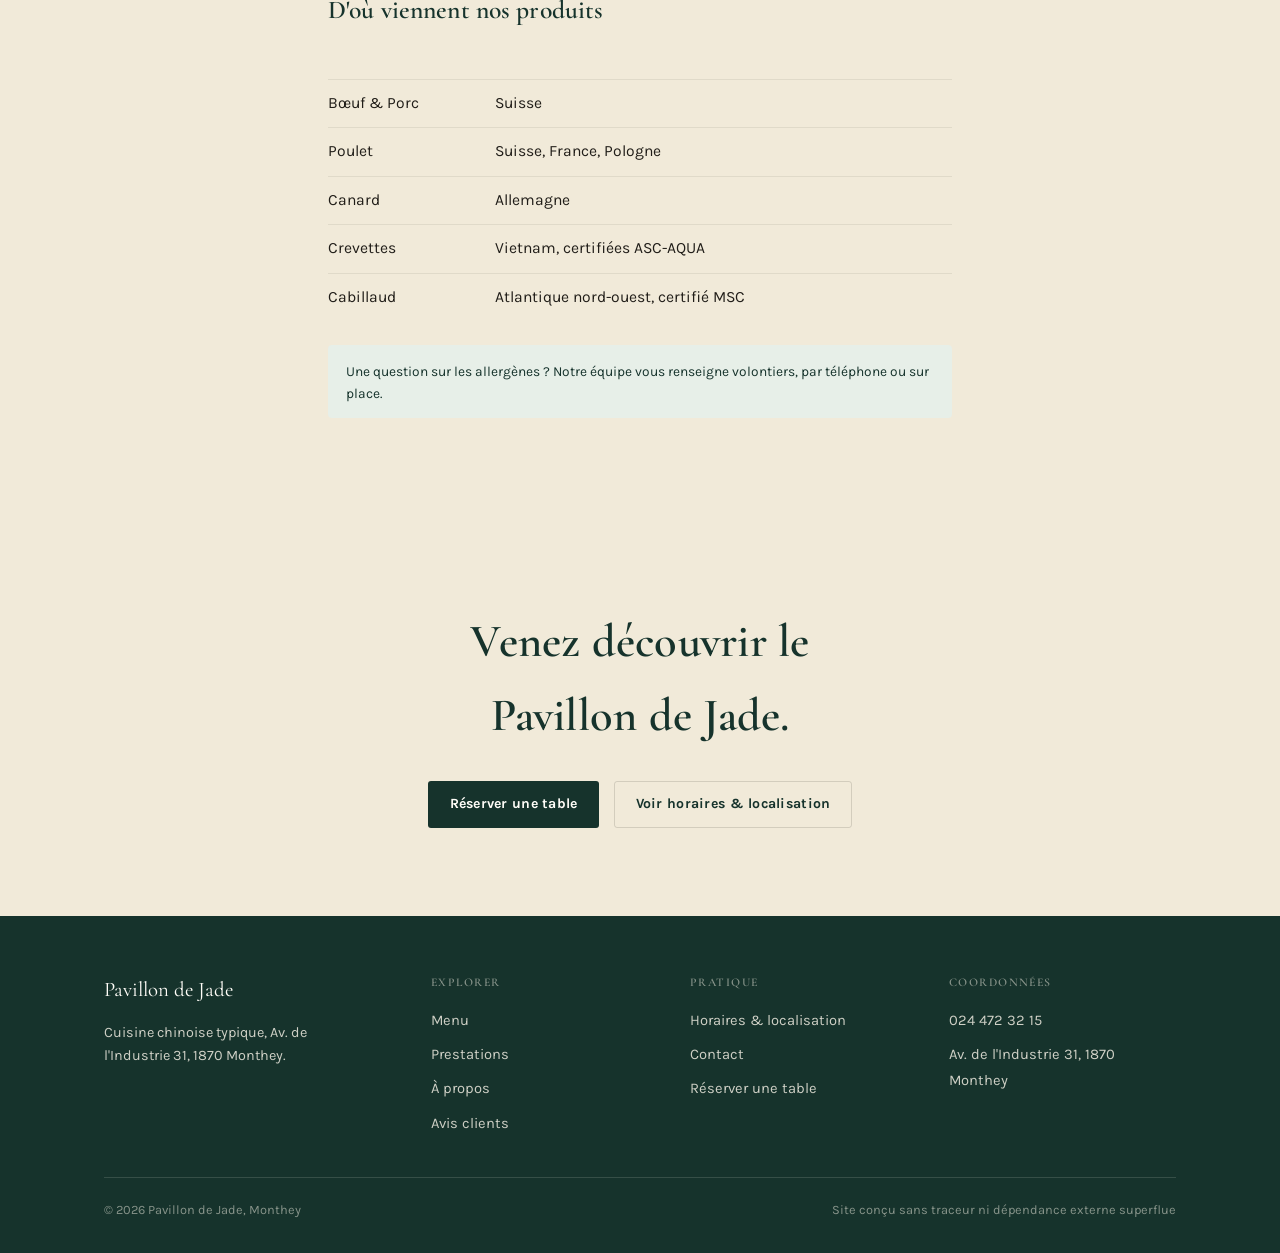
==== commit 0650cfd5: "Remplace la nav par un menu déroulant unique et ajoute l'onglet Menu - Nouveau menu déroulant (éléme" ====
--- a/a-propos.html
+++ b/a-propos.html
@@ -16,18 +16,24 @@
 <header class="site-header">
   <div class="container nav">
     <a class="brand" href="index.html"><span class="mark" aria-hidden="true"></span>Pavillon de Jade</a>
-    <button class="nav-toggle" type="button" aria-expanded="false" aria-controls="primary-nav" aria-label="Ouvrir le menu">
-      <svg width="20" height="20" viewBox="0 0 20 20" fill="none" stroke="currentColor" stroke-width="1.6" stroke-linecap="round"><path d="M2 5h16M2 10h16M2 15h16"/></svg>
-    </button>
-    <ul class="nav-links" id="primary-nav">
-      <li><a href="index.html">Accueil</a></li>
-      <li><a href="prestations.html">Prestations</a></li>
-      <li><a href="a-propos.html" aria-current="page">À propos</a></li>
-      <li><a href="avis.html">Avis clients</a></li>
-      <li><a href="horaires.html">Horaires &amp; localisation</a></li>
-      <li><a href="contact.html">Contact</a></li>
-      <li><a class="btn btn-primary" href="https://restaurant-pavillon-de-jade.resos.com/booking" target="_blank" rel="noopener">Réserver une table</a></li>
-    </ul>
+    <div class="nav-right">
+      <details class="nav-menu">
+        <summary class="nav-toggle" aria-label="Ouvrir le menu de navigation">
+          <svg width="18" height="18" viewBox="0 0 18 18" fill="none" stroke="currentColor" stroke-width="1.6" stroke-linecap="round"><path d="M2 5h14M2 9h14M2 13h14"/></svg>
+          <svg class="chevron" width="10" height="7" viewBox="0 0 10 7" fill="none" stroke="currentColor" stroke-width="1.6" stroke-linecap="round" stroke-linejoin="round" aria-hidden="true"><path d="M1 1.2l4 4 4-4"/></svg>
+        </summary>
+        <ul class="nav-dropdown">
+          <li><a href="index.html">Accueil</a></li>
+          <li><a href="menu.html">Menu</a></li>
+          <li><a href="prestations.html">Prestations</a></li>
+          <li><a href="a-propos.html" aria-current="page">À propos</a></li>
+          <li><a href="avis.html">Avis clients</a></li>
+          <li><a href="horaires.html">Horaires &amp; localisation</a></li>
+          <li><a href="contact.html">Contact</a></li>
+        </ul>
+      </details>
+      <a class="btn btn-primary" href="https://restaurant-pavillon-de-jade.resos.com/booking" target="_blank" rel="noopener">Réserver</a>
+    </div>
   </div>
 </header>
 
@@ -119,6 +125,7 @@
       <div>
         <h4>Explorer</h4>
         <ul>
+          <li><a href="menu.html">Menu</a></li>
           <li><a href="prestations.html">Prestations</a></li>
           <li><a href="a-propos.html">À propos</a></li>
           <li><a href="avis.html">Avis clients</a></li>
--- a/assets/css/style.css
+++ b/assets/css/style.css
@@ -111,6 +111,7 @@
   border-bottom: 1px solid var(--line-soft);
 }
 .nav{
+  position: relative;
   display: flex;
   align-items: center;
   justify-content: space-between;
@@ -135,32 +136,67 @@
   background: var(--jade);
   box-shadow: 0 0 0 3px var(--jade-soft);
 }
-.nav-links{
-  display: flex;
-  align-items: center;
-  gap: clamp(1rem, 2vw, 1.7rem);
+.nav-right{
+  display: flex;
+  align-items: center;
+  gap: 0.7rem;
+}
+
+/* <details>/<summary> : le menu s'ouvre nativement, sans JavaScript.
+   Le panneau se positionne par rapport à .nav (pleine largeur) et non par
+   rapport à .nav-menu (qui n'est large que du bouton), pour rester ancré
+   au bord droit du contenu même sur petit écran. */
+.nav-toggle{
+  display: inline-flex;
+  align-items: center;
+  gap: 0.45rem;
+  background: none;
+  border: 1px solid var(--line);
+  border-radius: 5px;
+  padding: 0.55rem 0.9rem;
+  cursor: pointer;
+  font-family: 'Karla', sans-serif;
+  font-weight: 600;
+  font-size: 0.9rem;
+  color: var(--jade-deep);
   list-style: none;
-  margin: 0; padding: 0;
-}
-.nav-links a:not(.btn){
-  position: relative;
+  user-select: none;
+}
+.nav-toggle::-webkit-details-marker{ display: none; }
+.nav-toggle:hover{ border-color: var(--jade); }
+.nav-toggle .chevron{ transition: transform 0.2s ease; flex-shrink: 0; }
+.nav-menu[open] .nav-toggle .chevron{ transform: rotate(180deg); }
+
+.nav-dropdown{
+  position: absolute;
+  top: calc(100% + 0.6rem);
+  right: 0;
+  min-width: 15rem;
+  background: var(--rice);
+  opacity: 1;
+  border: 1px solid var(--line);
+  border-radius: 8px;
+  box-shadow: 0 16px 34px rgba(22,51,44,0.16);
+  padding: 0.5rem;
+  list-style: none;
+  margin: 0;
+  z-index: 40;
+}
+.nav-dropdown a{
+  display: block;
+  padding: 0.7rem 0.9rem;
+  border-radius: 5px;
   text-decoration: none;
-  font-size: 0.92rem;
+  font-size: 0.95rem;
   font-weight: 500;
   color: var(--ink-dim);
-  padding: 0.3rem 0.05rem;
-}
-.nav-links a:not(.btn)::after{
-  content: '';
-  position: absolute;
-  left: 0; right: 100%;
-  bottom: 0;
-  height: 1px;
-  background: var(--jade);
-  transition: right 0.25s ease;
-}
-.nav-links a:not(.btn):hover, .nav-links a:not(.btn)[aria-current="page"]{ color: var(--jade-deep); }
-.nav-links a:not(.btn):hover::after, .nav-links a:not(.btn)[aria-current="page"]::after{ right: 0; }
+}
+.nav-dropdown a:hover{ background: var(--jade-soft); color: var(--jade-deep); }
+.nav-dropdown a[aria-current="page"]{ background: var(--jade-soft); color: var(--jade-deep); font-weight: 600; }
+
+@media (max-width: 480px){
+  .nav-dropdown{ left: 0; min-width: 0; }
+}
 
 .btn{
   display: inline-flex;
@@ -184,36 +220,8 @@
 .btn-ghost{ background: transparent; color: var(--jade-deep); border-color: var(--line); }
 .btn-ghost:hover{ border-color: var(--jade); color: var(--jade); }
 
-.nav-toggle{
-  display: none;
-  background: none;
-  border: 1px solid var(--line);
-  border-radius: 4px;
-  padding: 0.45rem 0.6rem;
-  cursor: pointer;
-}
-.nav-toggle svg{ color: var(--jade-deep); }
-
-@media (max-width: 860px){
-  .nav-links{
-    position: absolute;
-    left: 0; right: 0; top: 100%;
-    background: var(--rice);
-    border-bottom: 1px solid var(--line-soft);
-    flex-direction: column;
-    align-items: stretch;
-    gap: 0;
-    padding: 0.5rem clamp(1.25rem,4vw,2.5rem) 1rem;
-    display: none;
-  }
-  .nav-links.open{ display: flex; }
-  .nav-links a{ padding: 0.85rem 0; border-bottom: 1px solid var(--line-soft); }
-  .nav-links a::after{ display: none; }
-  .nav-links .btn{ margin-top: 0.7rem; align-self: flex-start; }
-  .nav-toggle{ display: inline-flex; }
-}
-@media (min-width: 861px){
-  .nav-links{ display: flex !important; }
+@media (max-width: 480px){
+  .nav-right .btn-primary{ padding: 0.55rem 0.9rem; font-size: 0.82rem; }
 }
 
 /* -------------------------------------------------- open-now badge */
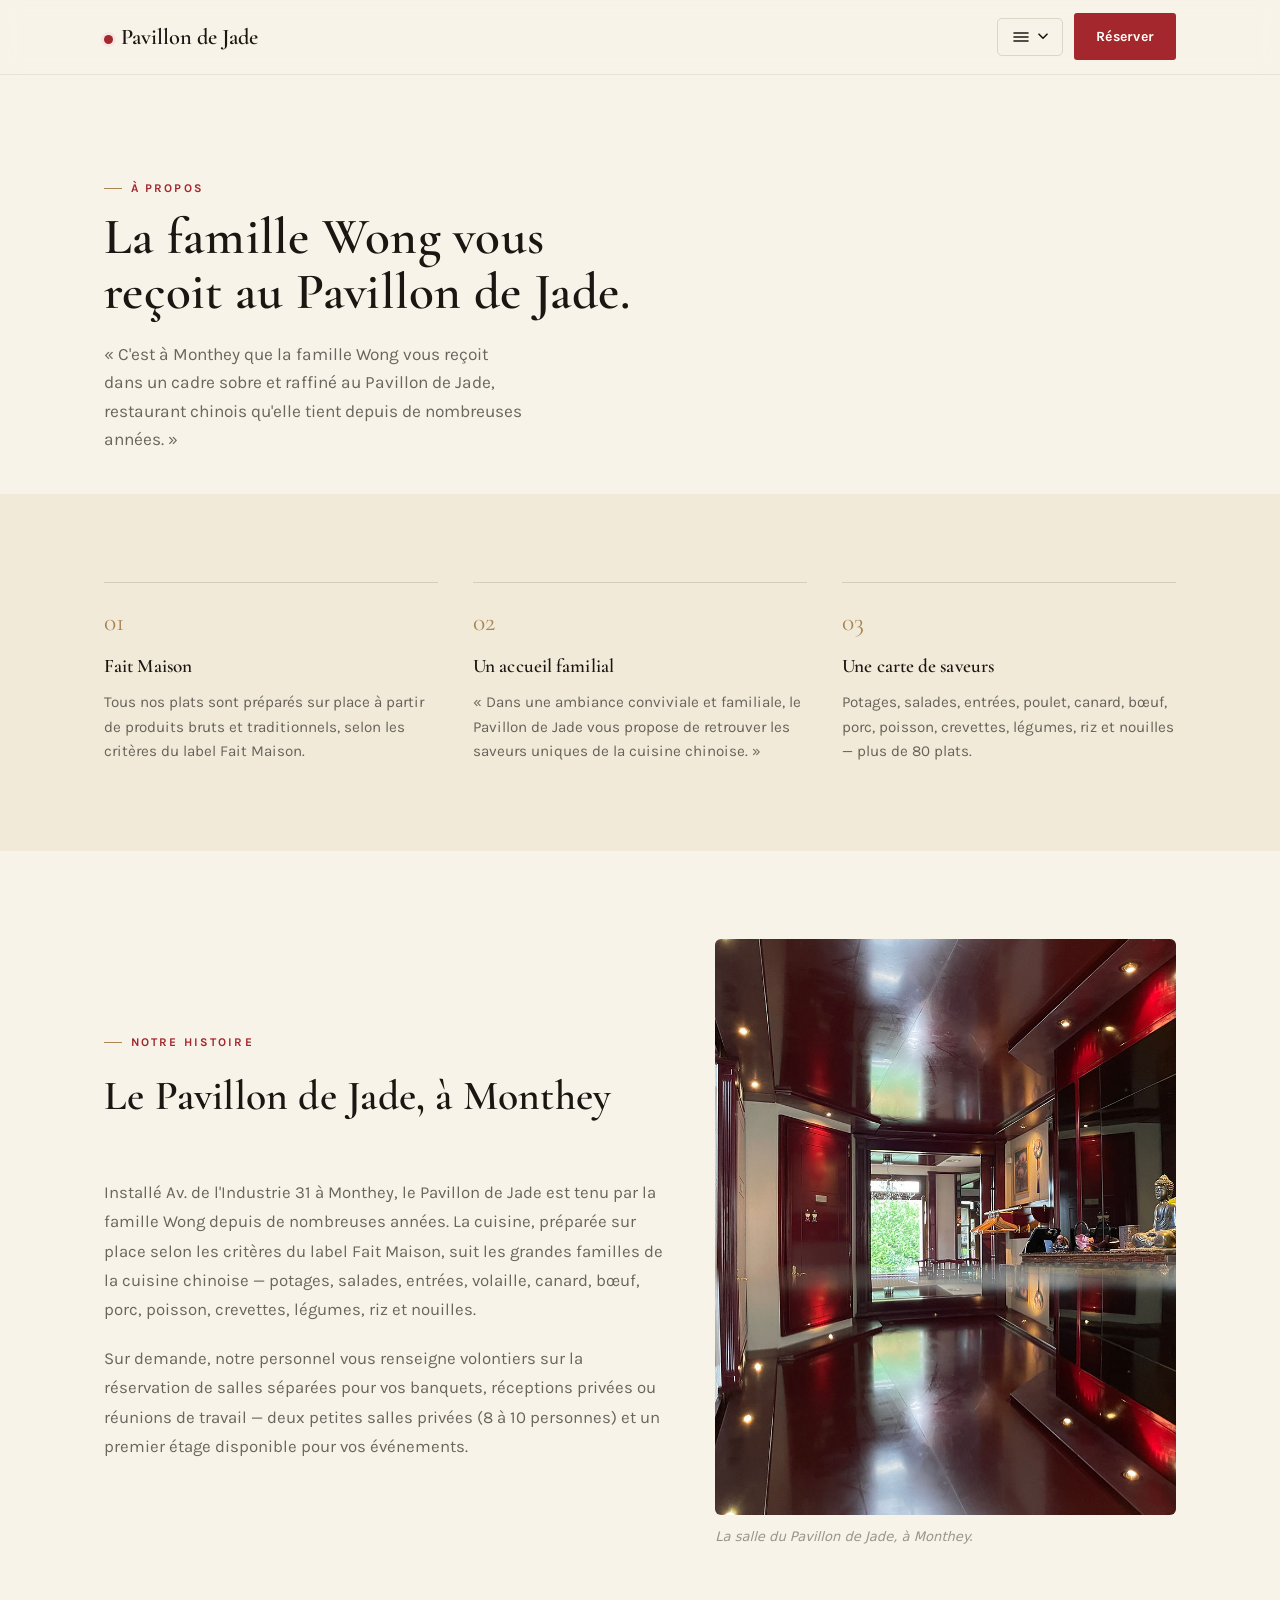
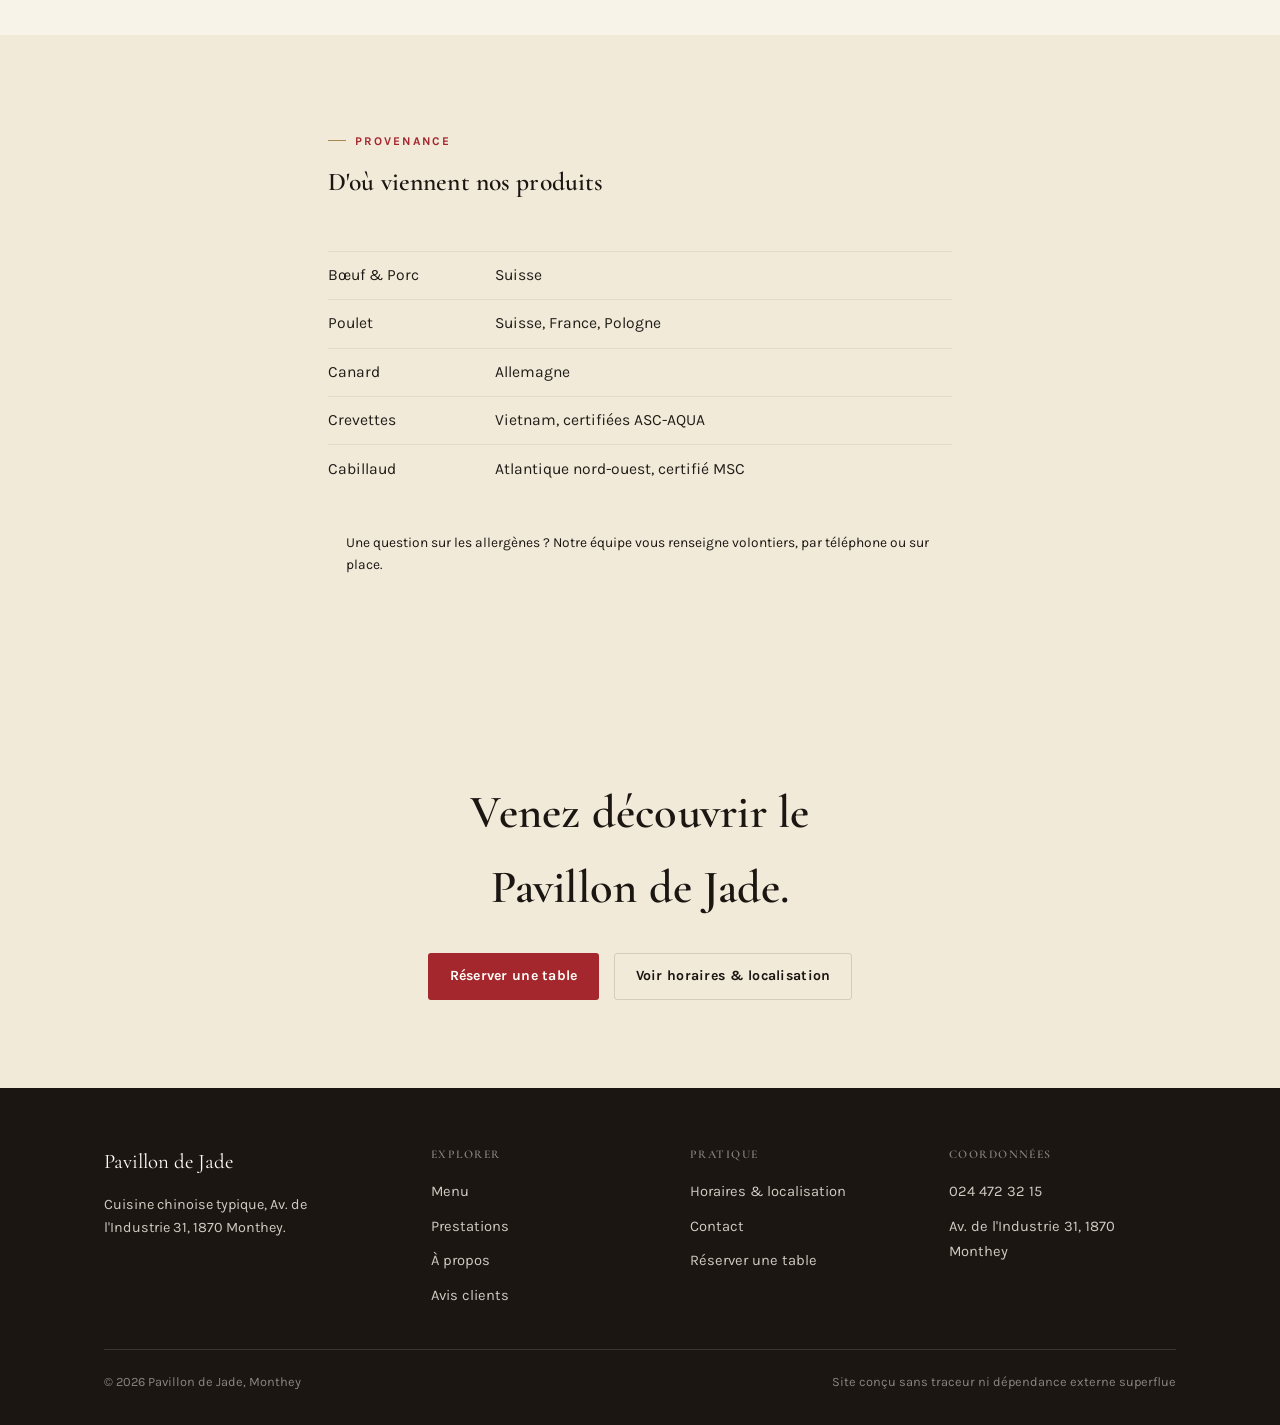
==== commit 41136656: "Ajoute les meilleures photos du site officiel du restaurant Trois photos reprises de pavillondejadem" ====
--- a/a-propos.html
+++ b/a-propos.html
@@ -70,17 +70,27 @@
   </section>
 
   <section>
-    <div class="container" style="max-width:44rem;">
-      <div class="section-head">
-        <span class="eyebrow">Notre histoire</span>
-        <h2>Le Pavillon de Jade, à Monthey</h2>
+    <div class="container">
+      <div class="photo-row">
+        <div>
+          <div class="section-head">
+            <span class="eyebrow">Notre histoire</span>
+            <h2>Le Pavillon de Jade, à Monthey</h2>
+          </div>
+          <p style="font-size:1.05rem; line-height:1.75; color:var(--ink-dim);">
+            Installé Av. de l'Industrie 31 à Monthey, le Pavillon de Jade est tenu par la famille Wong depuis de nombreuses années. La cuisine, préparée sur place selon les critères du label Fait Maison, suit les grandes familles de la cuisine chinoise — potages, salades, entrées, volaille, canard, bœuf, porc, poisson, crevettes, légumes, riz et nouilles.
+          </p>
+          <p style="font-size:1.05rem; line-height:1.75; color:var(--ink-dim); margin-top:1.2rem;">
+            Sur demande, notre personnel vous renseigne volontiers sur la réservation de salles séparées pour vos banquets, réceptions privées ou réunions de travail — deux petites salles privées (8 à 10 personnes) et un premier étage disponible pour vos événements.
+          </p>
+        </div>
+        <div>
+          <div class="photo photo-portrait">
+            <img src="assets/img/interieur-restaurant.jpg" alt="L'intérieur du restaurant Pavillon de Jade, laque rouge et bois sombre" width="1400" height="1050" decoding="async">
+          </div>
+          <p class="photo-caption">La salle du Pavillon de Jade, à Monthey.</p>
+        </div>
       </div>
-      <p style="font-size:1.05rem; line-height:1.75; color:var(--ink-dim);">
-        Installé Av. de l'Industrie 31 à Monthey, le Pavillon de Jade est tenu par la famille Wong depuis de nombreuses années. La cuisine, préparée sur place selon les critères du label Fait Maison, suit les grandes familles de la cuisine chinoise — potages, salades, entrées, volaille, canard, bœuf, porc, poisson, crevettes, légumes, riz et nouilles.
-      </p>
-      <p style="font-size:1.05rem; line-height:1.75; color:var(--ink-dim); margin-top:1.2rem;">
-        Sur demande, notre personnel vous renseigne volontiers sur la réservation de salles séparées pour vos banquets, réceptions privées ou réunions de travail — deux petites salles privées (8 à 10 personnes) et un premier étage disponible pour vos événements.
-      </p>
     </div>
   </section>
 
--- a/assets/css/style.css
+++ b/assets/css/style.css
@@ -1,13 +1,13 @@
 /* ==========================================================================
    Pavillon de Jade — feuille de style principale
-   Palette : jade profond, papier de riz, encre, touche d'or discrète.
+   Palette : rouge profond (laque), encre noire, papier de riz, touche d'or.
    ========================================================================== */
 
 :root{
-  --jade-deep: #16332c;
-  --jade: #2f6b57;
-  --jade-soft: #e7efe8;
-  --jade-line: #cddcd2;
+  --ink-deep: #1c1613;
+  --red: #a3272d;
+  --red-dark: #7e1e23;
+  --red-soft: #f6e5e3;
   --rice: #f8f3e8;
   --rice-alt: #f1ead9;
   --ink: #201d18;
@@ -17,7 +17,7 @@
   --line: rgba(32,29,24,0.14);
   --line-soft: rgba(32,29,24,0.08);
   --white: #fffdf8;
-  --focus: #1c5c46;
+  --focus: #7e1e23;
 }
 
 *, *::before, *::after{ box-sizing: border-box; }
@@ -40,7 +40,7 @@
   font-family: 'Cormorant Garamond', ui-serif, Georgia, serif;
   font-weight: 600;
   margin: 0;
-  color: var(--jade-deep);
+  color: var(--ink-deep);
   text-wrap: balance;
   letter-spacing: 0.005em;
 }
@@ -72,7 +72,7 @@
 .skip-link{
   position: absolute;
   left: 1rem; top: -3rem;
-  background: var(--jade-deep);
+  background: var(--ink-deep);
   color: var(--white);
   padding: 0.6rem 1rem;
   border-radius: 4px;
@@ -92,7 +92,7 @@
   font-weight: 700;
   letter-spacing: 0.18em;
   text-transform: uppercase;
-  color: var(--jade);
+  color: var(--red);
 }
 .eyebrow::before{
   content: '';
@@ -126,15 +126,15 @@
   font-family: 'Cormorant Garamond', serif;
   font-weight: 600;
   font-size: 1.4rem;
-  color: var(--jade-deep);
+  color: var(--ink-deep);
   white-space: nowrap;
 }
 .brand .mark{
   display: inline-block;
   width: 9px; height: 9px;
   border-radius: 50%;
-  background: var(--jade);
-  box-shadow: 0 0 0 3px var(--jade-soft);
+  background: var(--red);
+  box-shadow: 0 0 0 3px var(--red-soft);
 }
 .nav-right{
   display: flex;
@@ -158,12 +158,12 @@
   font-family: 'Karla', sans-serif;
   font-weight: 600;
   font-size: 0.9rem;
-  color: var(--jade-deep);
+  color: var(--ink-deep);
   list-style: none;
   user-select: none;
 }
 .nav-toggle::-webkit-details-marker{ display: none; }
-.nav-toggle:hover{ border-color: var(--jade); }
+.nav-toggle:hover{ border-color: var(--red); }
 .nav-toggle .chevron{ transition: transform 0.2s ease; flex-shrink: 0; }
 .nav-menu[open] .nav-toggle .chevron{ transform: rotate(180deg); }
 
@@ -176,7 +176,7 @@
   opacity: 1;
   border: 1px solid var(--line);
   border-radius: 8px;
-  box-shadow: 0 16px 34px rgba(22,51,44,0.16);
+  box-shadow: 0 16px 34px rgba(28,22,19,0.18);
   padding: 0.5rem;
   list-style: none;
   margin: 0;
@@ -191,8 +191,8 @@
   font-weight: 500;
   color: var(--ink-dim);
 }
-.nav-dropdown a:hover{ background: var(--jade-soft); color: var(--jade-deep); }
-.nav-dropdown a[aria-current="page"]{ background: var(--jade-soft); color: var(--jade-deep); font-weight: 600; }
+.nav-dropdown a:hover{ background: var(--red-soft); color: var(--ink-deep); }
+.nav-dropdown a[aria-current="page"]{ background: var(--red-soft); color: var(--ink-deep); font-weight: 600; }
 
 @media (max-width: 480px){
   .nav-dropdown{ left: 0; min-width: 0; }
@@ -214,17 +214,19 @@
   cursor: pointer;
   transition: background 0.18s ease, color 0.18s ease, border-color 0.18s ease, transform 0.12s ease;
 }
-.btn-primary{ background: var(--jade-deep); color: var(--white); }
-.btn-primary:hover{ background: var(--jade); }
+.btn-primary{ background: var(--red); color: var(--white); }
+.btn-primary:hover{ background: var(--red-dark); }
 .btn-primary:active{ transform: scale(0.98); }
-.btn-ghost{ background: transparent; color: var(--jade-deep); border-color: var(--line); }
-.btn-ghost:hover{ border-color: var(--jade); color: var(--jade); }
+.btn-ghost{ background: transparent; color: var(--ink-deep); border-color: var(--line); }
+.btn-ghost:hover{ border-color: var(--red); color: var(--red); }
 
 @media (max-width: 480px){
   .nav-right .btn-primary{ padding: 0.55rem 0.9rem; font-size: 0.82rem; }
 }
 
-/* -------------------------------------------------- open-now badge */
+/* -------------------------------------------------- open-now badge
+   Rouge = fermé (comme un feu), or = ouvert (comme une lanterne allumée) —
+   pas de vert dans la palette. */
 .open-badge{
   display: inline-flex;
   align-items: center;
@@ -233,16 +235,16 @@
   font-weight: 600;
   padding: 0.4rem 0.8rem;
   border-radius: 100px;
-  background: var(--jade-soft);
-  color: var(--jade-deep);
+  background: rgba(171,133,82,0.16);
+  color: var(--ink-deep);
 }
 .open-badge .dot{
   width: 8px; height: 8px;
   border-radius: 50%;
-  background: #2f8f5c;
-}
-.open-badge[data-state="closed"] .dot{ background: #a9583f; }
-.open-badge[data-state="closed"]{ background: #f3e6e0; color: #7a3a26; }
+  background: var(--gold);
+}
+.open-badge[data-state="closed"] .dot{ background: var(--red); }
+.open-badge[data-state="closed"]{ background: var(--red-soft); color: var(--red-dark); }
 
 /* -------------------------------------------------- ink divider */
 .ink-divider{
@@ -285,7 +287,7 @@
   line-height: 1.06;
   margin-top: 0.8rem;
 }
-.hero h1 em{ font-style: italic; color: var(--jade); }
+.hero h1 em{ font-style: italic; color: var(--red); }
 .hero .lede{
   margin-top: 1.3rem;
   max-width: 42ch;
@@ -314,18 +316,50 @@
   position: relative;
   aspect-ratio: 4/5;
   border-radius: 6px;
-  background: linear-gradient(175deg, var(--jade-deep), #0f2119);
+  background: linear-gradient(175deg, var(--ink-deep), #100b09);
   display: flex;
   align-items: center;
   justify-content: center;
   overflow: hidden;
 }
 .hero-art svg{ width: 62%; height: 62%; }
+.hero-art img{
+  width: 100%;
+  height: 100%;
+  object-fit: cover;
+  display: block;
+}
 .hero-art::after{
   content: '';
   position: absolute; inset: 0;
   background: radial-gradient(ellipse at 30% 20%, rgba(171,133,82,0.22), transparent 60%);
-}
+  pointer-events: none;
+}
+
+/* -------------------------------------------------- photos */
+.photo{
+  position: relative;
+  border-radius: 6px;
+  overflow: hidden;
+  background: var(--rice-alt);
+}
+.photo img{ width: 100%; height: 100%; object-fit: cover; display: block; }
+.photo-caption{
+  margin-top: 0.7rem;
+  font-size: 0.82rem;
+  color: var(--ink-faint);
+  font-style: italic;
+}
+.photo-row{
+  display: grid;
+  grid-template-columns: 1.1fr 0.9fr;
+  gap: clamp(1.5rem, 4vw, 3rem);
+  align-items: center;
+}
+@media (max-width: 780px){ .photo-row{ grid-template-columns: 1fr; } }
+.photo-banner{ aspect-ratio: 21/9; }
+.photo-portrait{ aspect-ratio: 4/5; }
+@media (max-width: 640px){ .photo-banner{ aspect-ratio: 4/3; } }
 
 /* -------------------------------------------------- reveal-on-scroll */
 .reveal{ opacity: 1; transform: none; }
@@ -338,7 +372,7 @@
 /* -------------------------------------------------- sections */
 section{ padding: clamp(3.5rem, 7vw, 5.5rem) 0; }
 .section-alt{ background: var(--rice-alt); }
-.section-jade{ background: var(--jade-deep); color: var(--rice); }
+.section-jade{ background: var(--ink-deep); color: var(--rice); }
 .section-jade h2, .section-jade h3{ color: var(--white); }
 .section-jade .eyebrow{ color: var(--gold); }
 .section-jade .eyebrow::before{ background: var(--gold); }
@@ -374,7 +408,7 @@
   font-weight: 700;
   letter-spacing: 0.12em;
   text-transform: uppercase;
-  color: var(--jade);
+  color: var(--red);
 }
 .service-card h3{ margin-top: 0.6rem; font-size: 1.35rem; }
 .service-card p{ margin-top: 0.6rem; color: var(--ink-dim); font-size: 0.94rem; line-height: 1.6; }
@@ -399,17 +433,17 @@
 .menu-list .price{
   font-family: 'Karla', sans-serif;
   font-variant-numeric: tabular-nums;
-  color: var(--jade-deep);
+  color: var(--ink-deep);
   font-weight: 700;
   white-space: nowrap;
 }
 .menu-note{
   margin-top: 1.3rem;
   padding: 0.9rem 1.1rem;
-  background: var(--jade-soft);
+  background: var(--rice-alt);
   border-radius: 4px;
   font-size: 0.86rem;
-  color: var(--jade-deep);
+  color: var(--ink-deep);
 }
 
 /* -------------------------------------------------- reviews */
@@ -435,7 +469,7 @@
 .hours-table{ width: 100%; border-collapse: collapse; }
 .hours-table th{ text-align: left; padding: 0 0 0.7rem; font-size: 0.78rem; letter-spacing: 0.1em; text-transform: uppercase; color: var(--ink-faint); font-weight: 700; }
 .hours-table td{ padding: 0.7rem 0; border-top: 1px solid var(--line-soft); font-size: 0.98rem; }
-.hours-table tr.is-today td{ font-weight: 700; color: var(--jade-deep); }
+.hours-table tr.is-today td{ font-weight: 700; color: var(--red); }
 .hours-table td.closed{ color: var(--ink-faint); font-style: italic; }
 .hours-table td.day{ text-transform: capitalize; }
 
@@ -464,7 +498,7 @@
 .form-row{ display: grid; grid-template-columns: 1fr 1fr; gap: 1rem; }
 @media (max-width: 560px){ .form-row{ grid-template-columns: 1fr; } }
 .field{ margin-bottom: 1.1rem; }
-.field label{ display: block; font-size: 0.84rem; font-weight: 700; margin-bottom: 0.4rem; color: var(--jade-deep); }
+.field label{ display: block; font-size: 0.84rem; font-weight: 700; margin-bottom: 0.4rem; color: var(--ink-deep); }
 .field .hint{ display: block; font-size: 0.76rem; color: var(--ink-faint); margin-top: 0.35rem; }
 .field input, .field select, .field textarea{
   width: 100%;
@@ -476,10 +510,10 @@
   font-size: 0.98rem;
   color: var(--ink);
 }
-.field input:focus, .field select:focus, .field textarea:focus{ border-color: var(--jade); }
+.field input:focus, .field select:focus, .field textarea:focus{ border-color: var(--red); }
 .field textarea{ resize: vertical; min-height: 5.5rem; }
-.field.invalid input, .field.invalid select, .field.invalid textarea{ border-color: #a9583f; }
-.field .error{ display: none; font-size: 0.78rem; color: #a9583f; margin-top: 0.35rem; }
+.field.invalid input, .field.invalid select, .field.invalid textarea{ border-color: var(--red-dark); }
+.field .error{ display: none; font-size: 0.78rem; color: var(--red-dark); margin-top: 0.35rem; }
 .field.invalid .error{ display: block; }
 .form-status{
   margin-top: 1rem;
@@ -489,8 +523,8 @@
   display: none;
 }
 .form-status.show{ display: block; }
-.form-status.ok{ background: var(--jade-soft); color: var(--jade-deep); }
-.form-status.err{ background: #f3e6e0; color: #7a3a26; }
+.form-status.ok{ background: var(--rice-alt); color: var(--ink-deep); }
+.form-status.err{ background: var(--red-soft); color: var(--red-dark); }
 .form-fallback-note{ margin-top: 1rem; font-size: 0.78rem; color: var(--ink-faint); }
 
 /* -------------------------------------------------- cta band */
@@ -499,7 +533,7 @@
 .cta-band .hero-actions{ justify-content: center; }
 
 /* -------------------------------------------------- footer */
-.site-footer{ background: var(--jade-deep); color: rgba(248,243,232,0.82); padding: clamp(2.6rem, 5vw, 3.6rem) 0 2rem; }
+.site-footer{ background: var(--ink-deep); color: rgba(248,243,232,0.82); padding: clamp(2.6rem, 5vw, 3.6rem) 0 2rem; }
 .footer-grid{ display: grid; grid-template-columns: 1.3fr repeat(3, 1fr); gap: 2rem; }
 @media (max-width: 780px){ .footer-grid{ grid-template-columns: repeat(2, 1fr); } }
 .footer-grid h4{ font-size: 0.74rem; letter-spacing: 0.12em; text-transform: uppercase; color: rgba(248,243,232,0.5); margin: 0 0 0.9rem; }
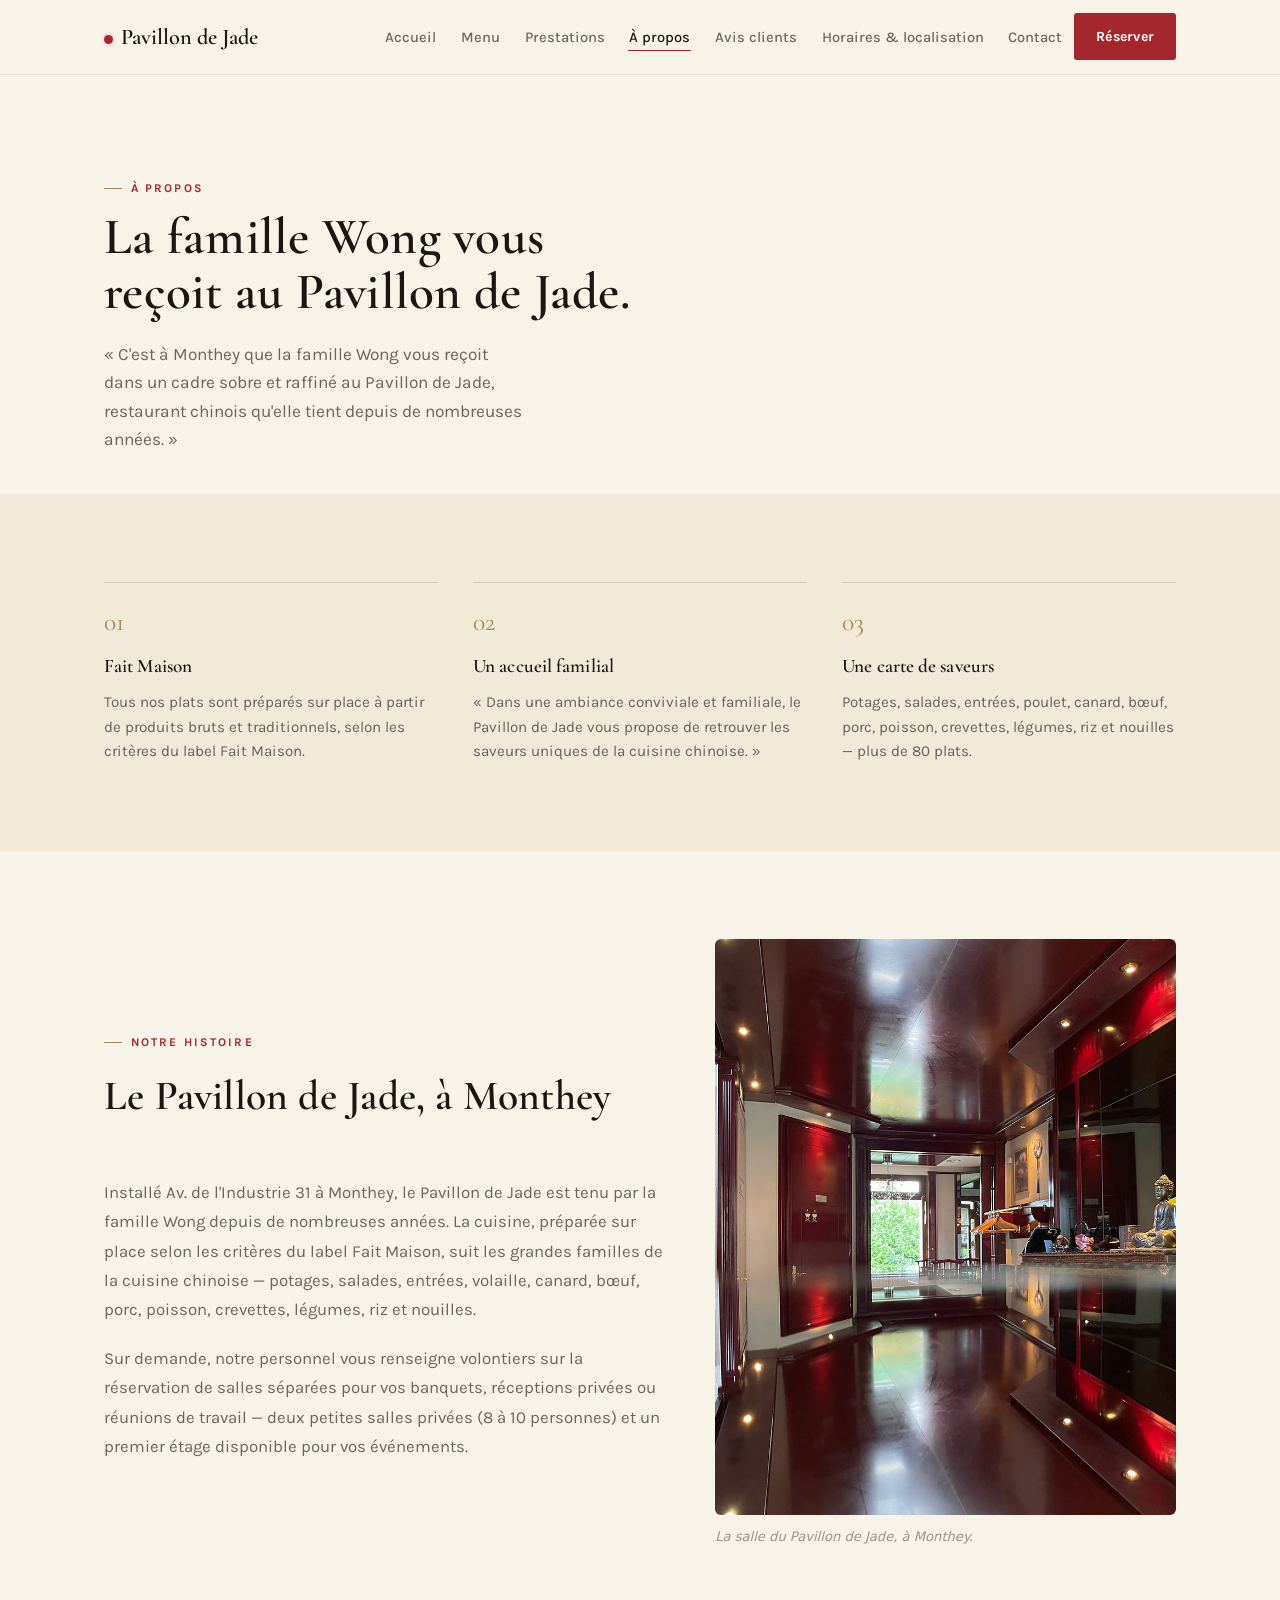
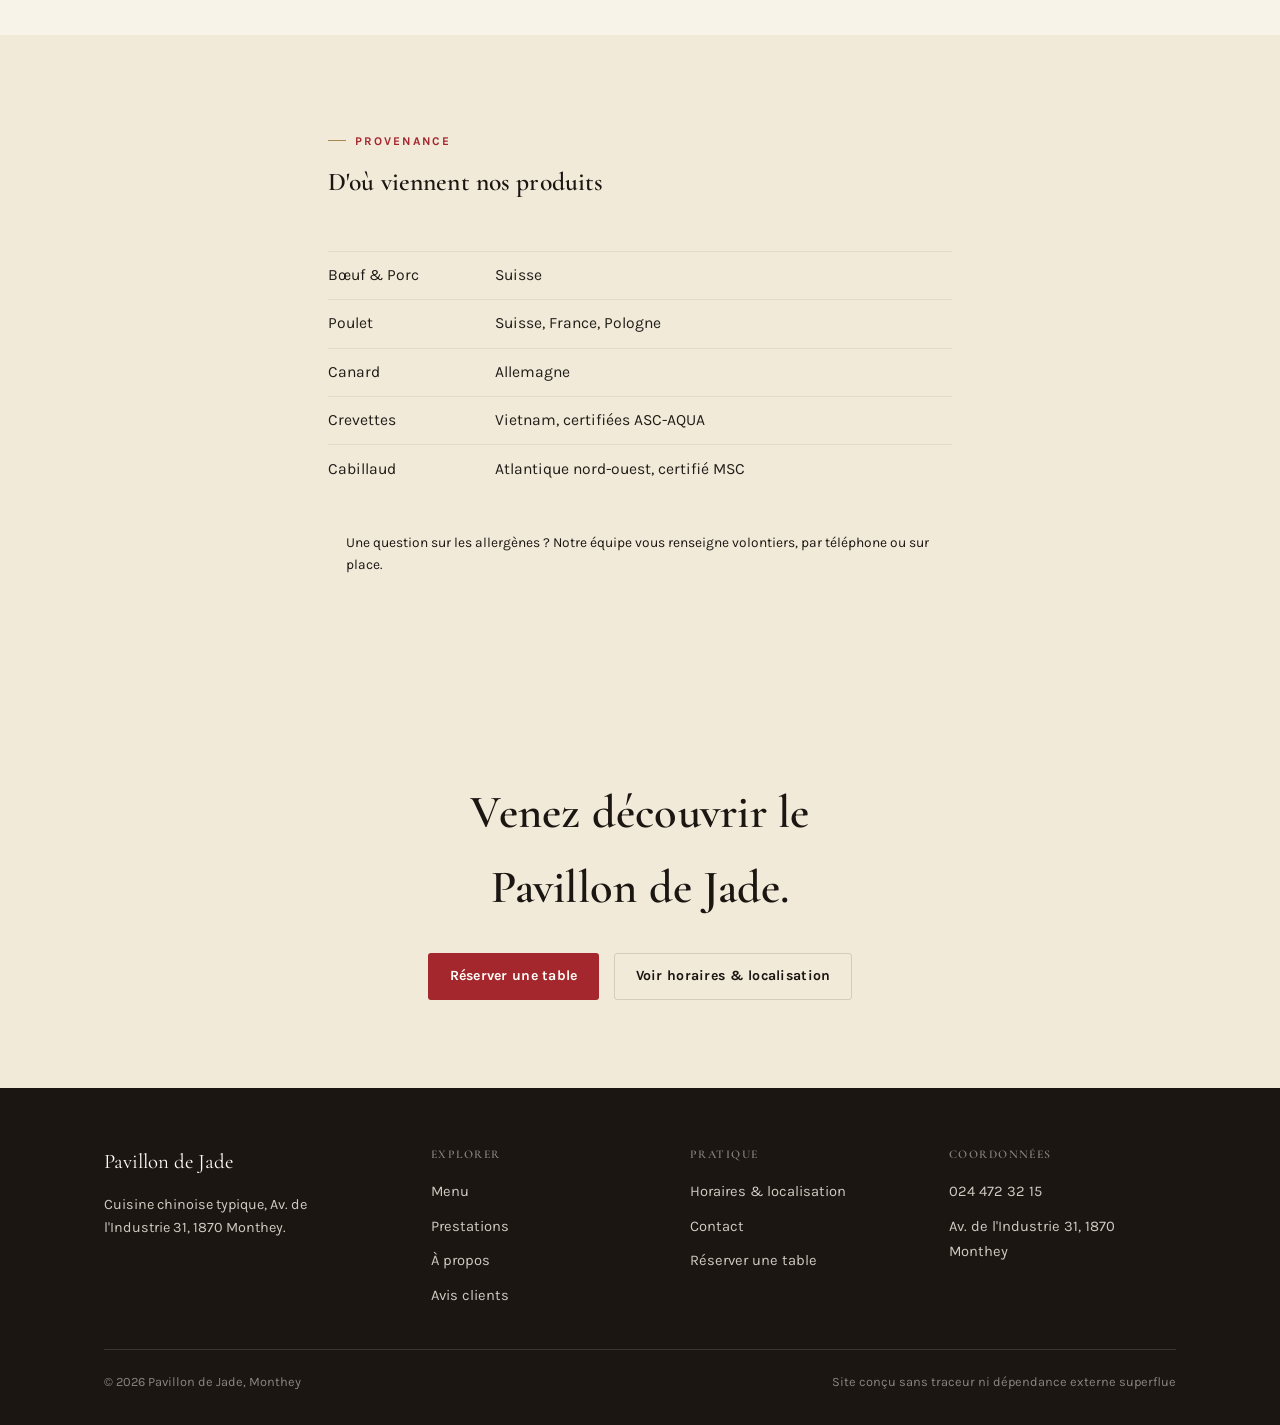
==== commit 0b323b9f: "Simplifier la navigation : retirer le menu déroulant Retour au menu classique et épuré (liens horizo" ====
--- a/a-propos.html
+++ b/a-propos.html
@@ -17,21 +17,18 @@
   <div class="container nav">
     <a class="brand" href="index.html"><span class="mark" aria-hidden="true"></span>Pavillon de Jade</a>
     <div class="nav-right">
-      <details class="nav-menu">
-        <summary class="nav-toggle" aria-label="Ouvrir le menu de navigation">
-          <svg width="18" height="18" viewBox="0 0 18 18" fill="none" stroke="currentColor" stroke-width="1.6" stroke-linecap="round"><path d="M2 5h14M2 9h14M2 13h14"/></svg>
-          <svg class="chevron" width="10" height="7" viewBox="0 0 10 7" fill="none" stroke="currentColor" stroke-width="1.6" stroke-linecap="round" stroke-linejoin="round" aria-hidden="true"><path d="M1 1.2l4 4 4-4"/></svg>
-        </summary>
-        <ul class="nav-dropdown">
-          <li><a href="index.html">Accueil</a></li>
-          <li><a href="menu.html">Menu</a></li>
-          <li><a href="prestations.html">Prestations</a></li>
-          <li><a href="a-propos.html" aria-current="page">À propos</a></li>
-          <li><a href="avis.html">Avis clients</a></li>
-          <li><a href="horaires.html">Horaires &amp; localisation</a></li>
-          <li><a href="contact.html">Contact</a></li>
-        </ul>
-      </details>
+      <button class="nav-toggle" type="button" aria-expanded="false" aria-controls="primary-nav" aria-label="Ouvrir le menu">
+        <svg width="20" height="20" viewBox="0 0 20 20" fill="none" stroke="currentColor" stroke-width="1.6" stroke-linecap="round"><path d="M2 5h16M2 10h16M2 15h16"/></svg>
+      </button>
+      <ul class="nav-links" id="primary-nav">
+        <li><a href="index.html">Accueil</a></li>
+        <li><a href="menu.html">Menu</a></li>
+        <li><a href="prestations.html">Prestations</a></li>
+        <li><a href="a-propos.html" aria-current="page">À propos</a></li>
+        <li><a href="avis.html">Avis clients</a></li>
+        <li><a href="horaires.html">Horaires &amp; localisation</a></li>
+        <li><a href="contact.html">Contact</a></li>
+      </ul>
       <a class="btn btn-primary" href="https://restaurant-pavillon-de-jade.resos.com/booking" target="_blank" rel="noopener">Réserver</a>
     </div>
   </div>
--- a/assets/css/style.css
+++ b/assets/css/style.css
@@ -142,60 +142,66 @@
   gap: 0.7rem;
 }
 
-/* <details>/<summary> : le menu s'ouvre nativement, sans JavaScript.
-   Le panneau se positionne par rapport à .nav (pleine largeur) et non par
-   rapport à .nav-menu (qui n'est large que du bouton), pour rester ancré
-   au bord droit du contenu même sur petit écran. */
+/* Ligne de liens classique et sobre sur grand écran ; bandeau plein
+   largeur sous l'en-tête, ouvert par un bouton, sur petit écran. */
+.nav-links{
+  display: flex;
+  align-items: center;
+  gap: clamp(1rem, 1.8vw, 1.5rem);
+  list-style: none;
+  margin: 0;
+  padding: 0;
+}
+.nav-links a{
+  position: relative;
+  text-decoration: none;
+  font-size: 0.92rem;
+  font-weight: 500;
+  color: var(--ink-dim);
+  padding: 0.3rem 0.05rem;
+  white-space: nowrap;
+}
+.nav-links a::after{
+  content: '';
+  position: absolute;
+  left: 0; right: 100%;
+  bottom: 0;
+  height: 1px;
+  background: var(--red);
+  transition: right 0.25s ease;
+}
+.nav-links a:hover, .nav-links a[aria-current="page"]{ color: var(--ink-deep); }
+.nav-links a:hover::after, .nav-links a[aria-current="page"]::after{ right: 0; }
+
 .nav-toggle{
-  display: inline-flex;
-  align-items: center;
-  gap: 0.45rem;
+  display: none;
   background: none;
   border: 1px solid var(--line);
-  border-radius: 5px;
-  padding: 0.55rem 0.9rem;
+  border-radius: 4px;
+  padding: 0.45rem 0.6rem;
   cursor: pointer;
-  font-family: 'Karla', sans-serif;
-  font-weight: 600;
-  font-size: 0.9rem;
-  color: var(--ink-deep);
-  list-style: none;
-  user-select: none;
-}
-.nav-toggle::-webkit-details-marker{ display: none; }
-.nav-toggle:hover{ border-color: var(--red); }
-.nav-toggle .chevron{ transition: transform 0.2s ease; flex-shrink: 0; }
-.nav-menu[open] .nav-toggle .chevron{ transform: rotate(180deg); }
-
-.nav-dropdown{
-  position: absolute;
-  top: calc(100% + 0.6rem);
-  right: 0;
-  min-width: 15rem;
-  background: var(--rice);
-  opacity: 1;
-  border: 1px solid var(--line);
-  border-radius: 8px;
-  box-shadow: 0 16px 34px rgba(28,22,19,0.18);
-  padding: 0.5rem;
-  list-style: none;
-  margin: 0;
-  z-index: 40;
-}
-.nav-dropdown a{
-  display: block;
-  padding: 0.7rem 0.9rem;
-  border-radius: 5px;
-  text-decoration: none;
-  font-size: 0.95rem;
-  font-weight: 500;
-  color: var(--ink-dim);
-}
-.nav-dropdown a:hover{ background: var(--red-soft); color: var(--ink-deep); }
-.nav-dropdown a[aria-current="page"]{ background: var(--red-soft); color: var(--ink-deep); font-weight: 600; }
-
-@media (max-width: 480px){
-  .nav-dropdown{ left: 0; min-width: 0; }
+}
+.nav-toggle svg{ color: var(--ink-deep); }
+
+@media (max-width: 860px){
+  .nav-links{
+    position: absolute;
+    left: 0; right: 0; top: 100%;
+    background: var(--rice);
+    border-bottom: 1px solid var(--line-soft);
+    flex-direction: column;
+    align-items: stretch;
+    gap: 0;
+    padding: 0.5rem clamp(1.25rem, 4vw, 2.5rem) 1rem;
+    display: none;
+  }
+  .nav-links.open{ display: flex; }
+  .nav-links a{ padding: 0.85rem 0; border-bottom: 1px solid var(--line-soft); }
+  .nav-links a::after{ display: none; }
+  .nav-toggle{ display: inline-flex; }
+}
+@media (min-width: 861px){
+  .nav-links{ display: flex !important; }
 }
 
 .btn{
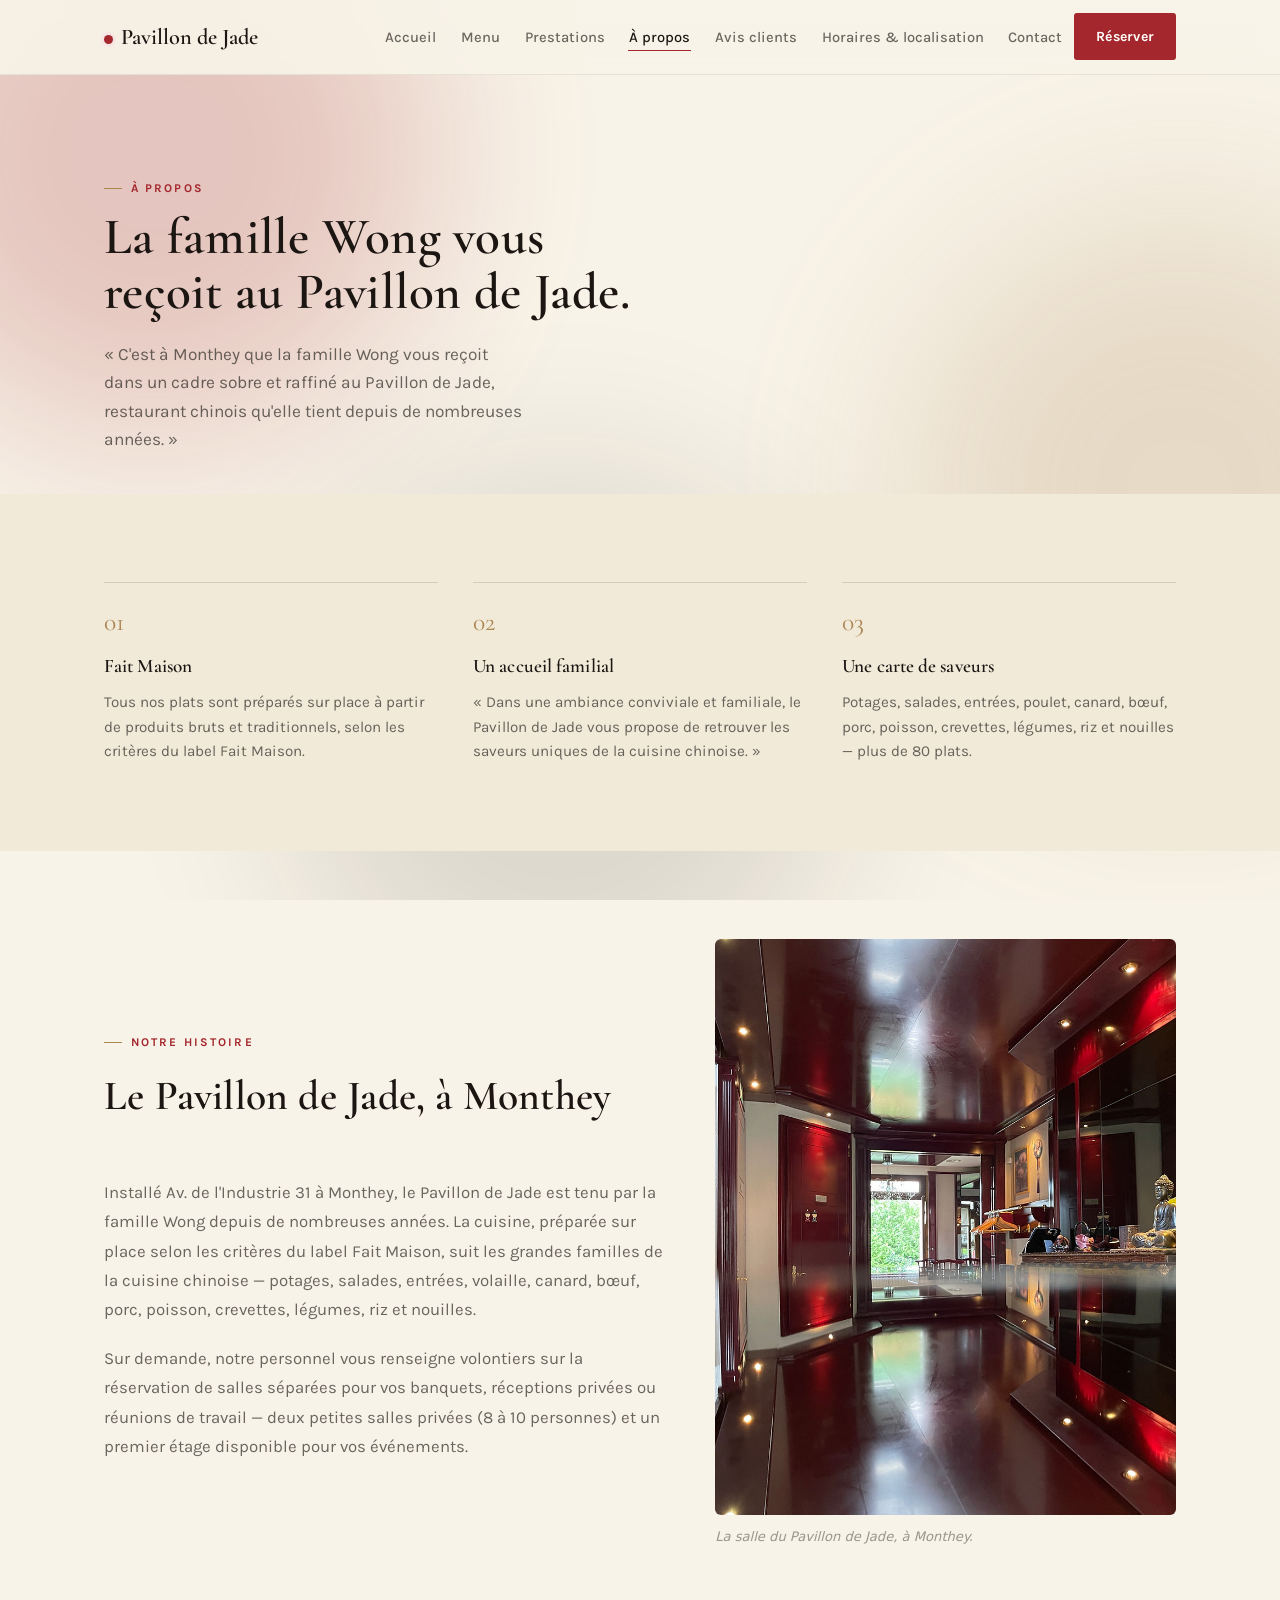
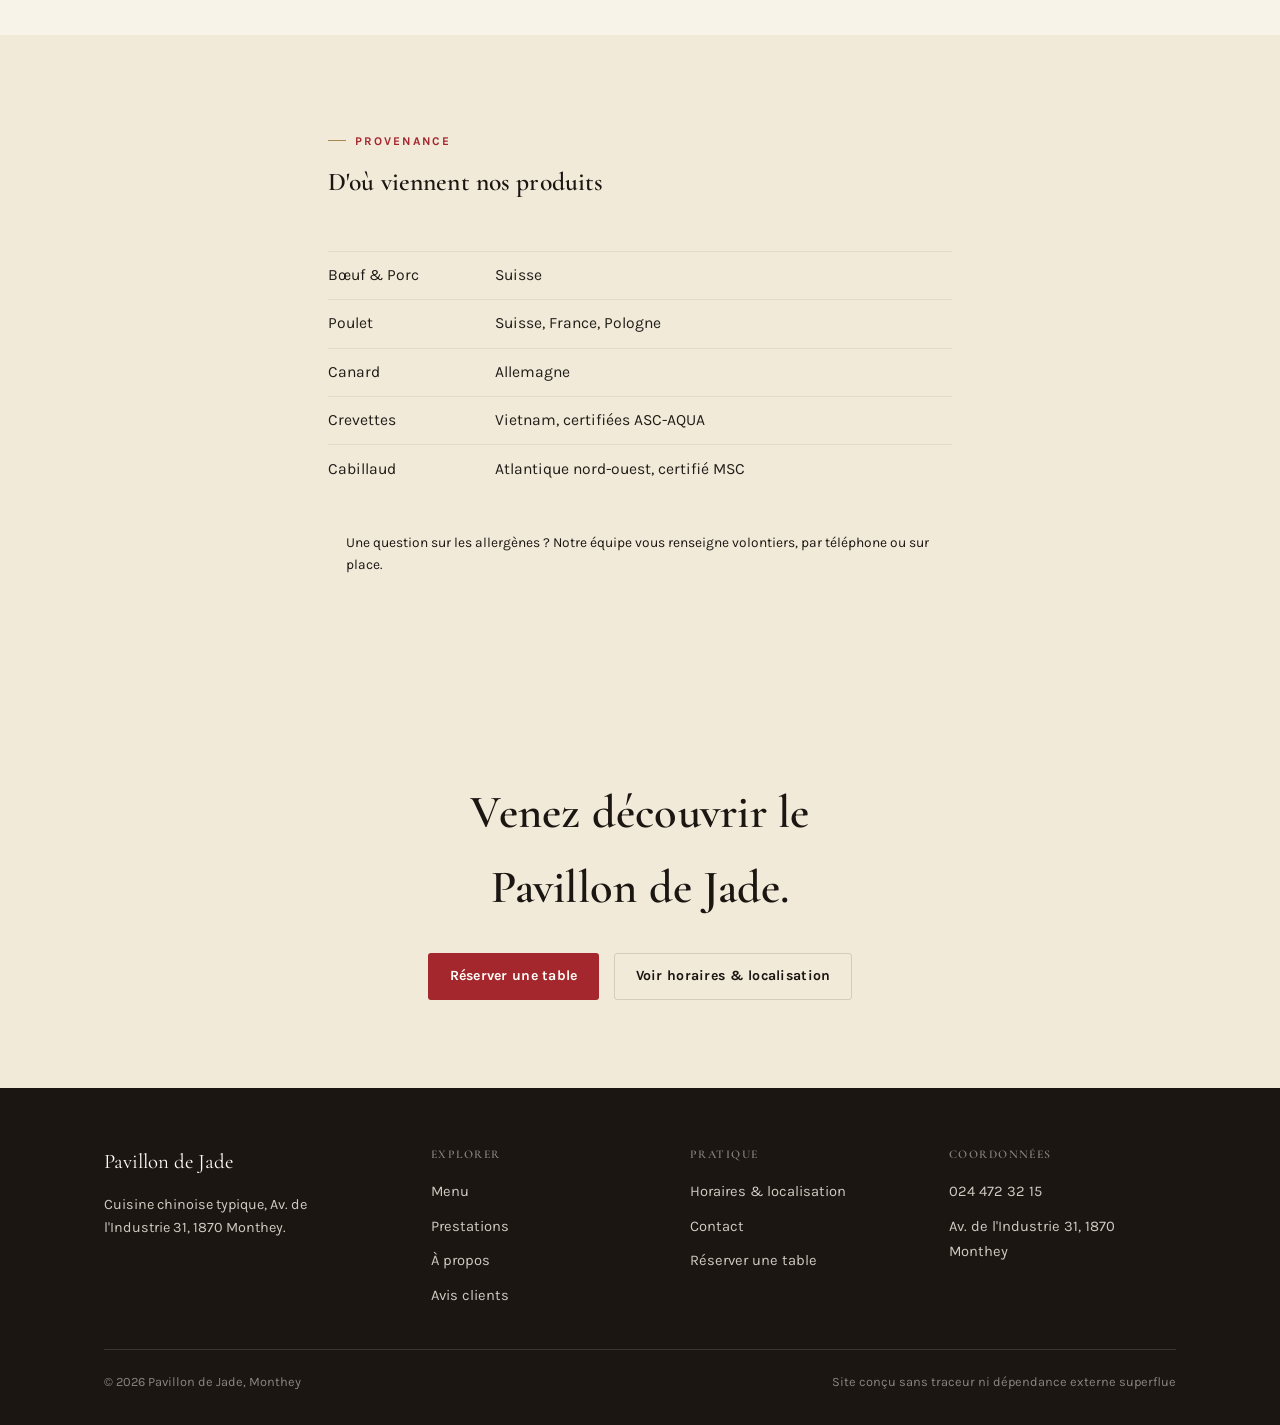
==== commit e71da5f8: "Ajouter des animations de défilement façon Apple - Fond animé discret (trois halos de couleur de mar" ====
--- a/a-propos.html
+++ b/a-propos.html
@@ -11,6 +11,7 @@
 <link rel="stylesheet" href="https://fonts.googleapis.com/css2?family=Cormorant+Garamond:ital,wght@0,500;0,600;1,500&family=Karla:wght@400;500;600;700&display=swap">
 </head>
 <body>
+<div class="bg-scene" aria-hidden="true"><span class="blob-red"></span><span class="blob-gold"></span><span class="blob-ink"></span></div>
 <a class="skip-link" href="#main">Aller au contenu</a>
 
 <header class="site-header">
@@ -81,7 +82,7 @@
             Sur demande, notre personnel vous renseigne volontiers sur la réservation de salles séparées pour vos banquets, réceptions privées ou réunions de travail — deux petites salles privées (8 à 10 personnes) et un premier étage disponible pour vos événements.
           </p>
         </div>
-        <div>
+        <div class="reveal">
           <div class="photo photo-portrait">
             <img src="assets/img/interieur-restaurant.jpg" alt="L'intérieur du restaurant Pavillon de Jade, laque rouge et bois sombre" width="1400" height="1050" decoding="async">
           </div>
--- a/assets/css/style.css
+++ b/assets/css/style.css
@@ -82,6 +82,37 @@
 }
 .skip-link:focus{ top: 1rem; }
 
+/* -------------------------------------------------- fond animé (scroll)
+   Trois halos de couleur, très doux, qui dérivent lentement pendant le
+   défilement — l'équivalent sobre d'un fond « vivant » à l'Apple, sans
+   jamais concurrencer le texte. Masqué sur téléphone (poids + lisibilité)
+   et figé si l'utilisateur préfère moins de mouvement. */
+.bg-scene{
+  position: fixed;
+  inset: 0;
+  z-index: -1;
+  overflow: hidden;
+  pointer-events: none;
+}
+.bg-scene span{
+  position: absolute;
+  width: 44vw;
+  height: 44vw;
+  max-width: 560px;
+  max-height: 560px;
+  border-radius: 50%;
+  filter: blur(90px);
+  opacity: 0.22;
+  transition: opacity 0.8s ease;
+  will-change: transform;
+}
+.bg-scene .blob-red{ background: var(--red); top: -12%; left: -10%; }
+.bg-scene .blob-gold{ background: var(--gold); top: 26%; right: -14%; }
+.bg-scene .blob-ink{ background: var(--ink-deep); bottom: -18%; left: 22%; opacity: 0.12; }
+body[data-scene="dark"] .bg-scene span{ opacity: 0.34; }
+@media (max-width: 780px){ .bg-scene{ display: none; } }
+@media (prefers-reduced-motion: reduce){ .bg-scene span{ transition: none; } }
+
 /* -------------------------------------------------- eyebrow / labels */
 .eyebrow{
   display: inline-flex;
@@ -109,6 +140,22 @@
   backdrop-filter: blur(10px);
   -webkit-backdrop-filter: blur(10px);
   border-bottom: 1px solid var(--line-soft);
+  transition: background 0.35s ease, border-color 0.35s ease;
+}
+/* En-tête qui passe en clair sur fond sombre, comme au survol d'une
+   section sombre — géré par initScrollScene() dans main.js. */
+.site-header.on-dark{
+  background: rgba(28,22,19,0.86);
+  border-bottom-color: rgba(248,243,232,0.14);
+}
+.site-header.on-dark .brand,
+.site-header.on-dark .nav-links a,
+.site-header.on-dark .nav-toggle svg{ color: var(--rice); transition: color 0.35s ease; }
+.site-header.on-dark .nav-links a:hover,
+.site-header.on-dark .nav-links a[aria-current="page"]{ color: var(--white); }
+.site-header.on-dark .nav-toggle{ border-color: rgba(248,243,232,0.3); }
+@media (max-width: 860px){
+  .site-header.on-dark .nav-links{ background: var(--ink-deep); }
 }
 .nav{
   position: relative;
@@ -334,6 +381,7 @@
   height: 100%;
   object-fit: cover;
   display: block;
+  transform: scale(1.08);
 }
 .hero-art::after{
   content: '';
@@ -370,7 +418,12 @@
 /* -------------------------------------------------- reveal-on-scroll */
 .reveal{ opacity: 1; transform: none; }
 .reveal.pre{ opacity: 0; transform: translateY(18px); }
-.reveal.visible{ opacity: 1; transform: none; transition: opacity 0.6s ease, transform 0.6s ease; }
+.reveal.visible{
+  opacity: 1;
+  transform: none;
+  transition: opacity 0.6s ease, transform 0.6s ease;
+  transition-delay: calc(var(--reveal-i, 0) * 80ms);
+}
 @media (prefers-reduced-motion: reduce){
   .reveal.pre{ opacity: 1; transform: none; }
 }
